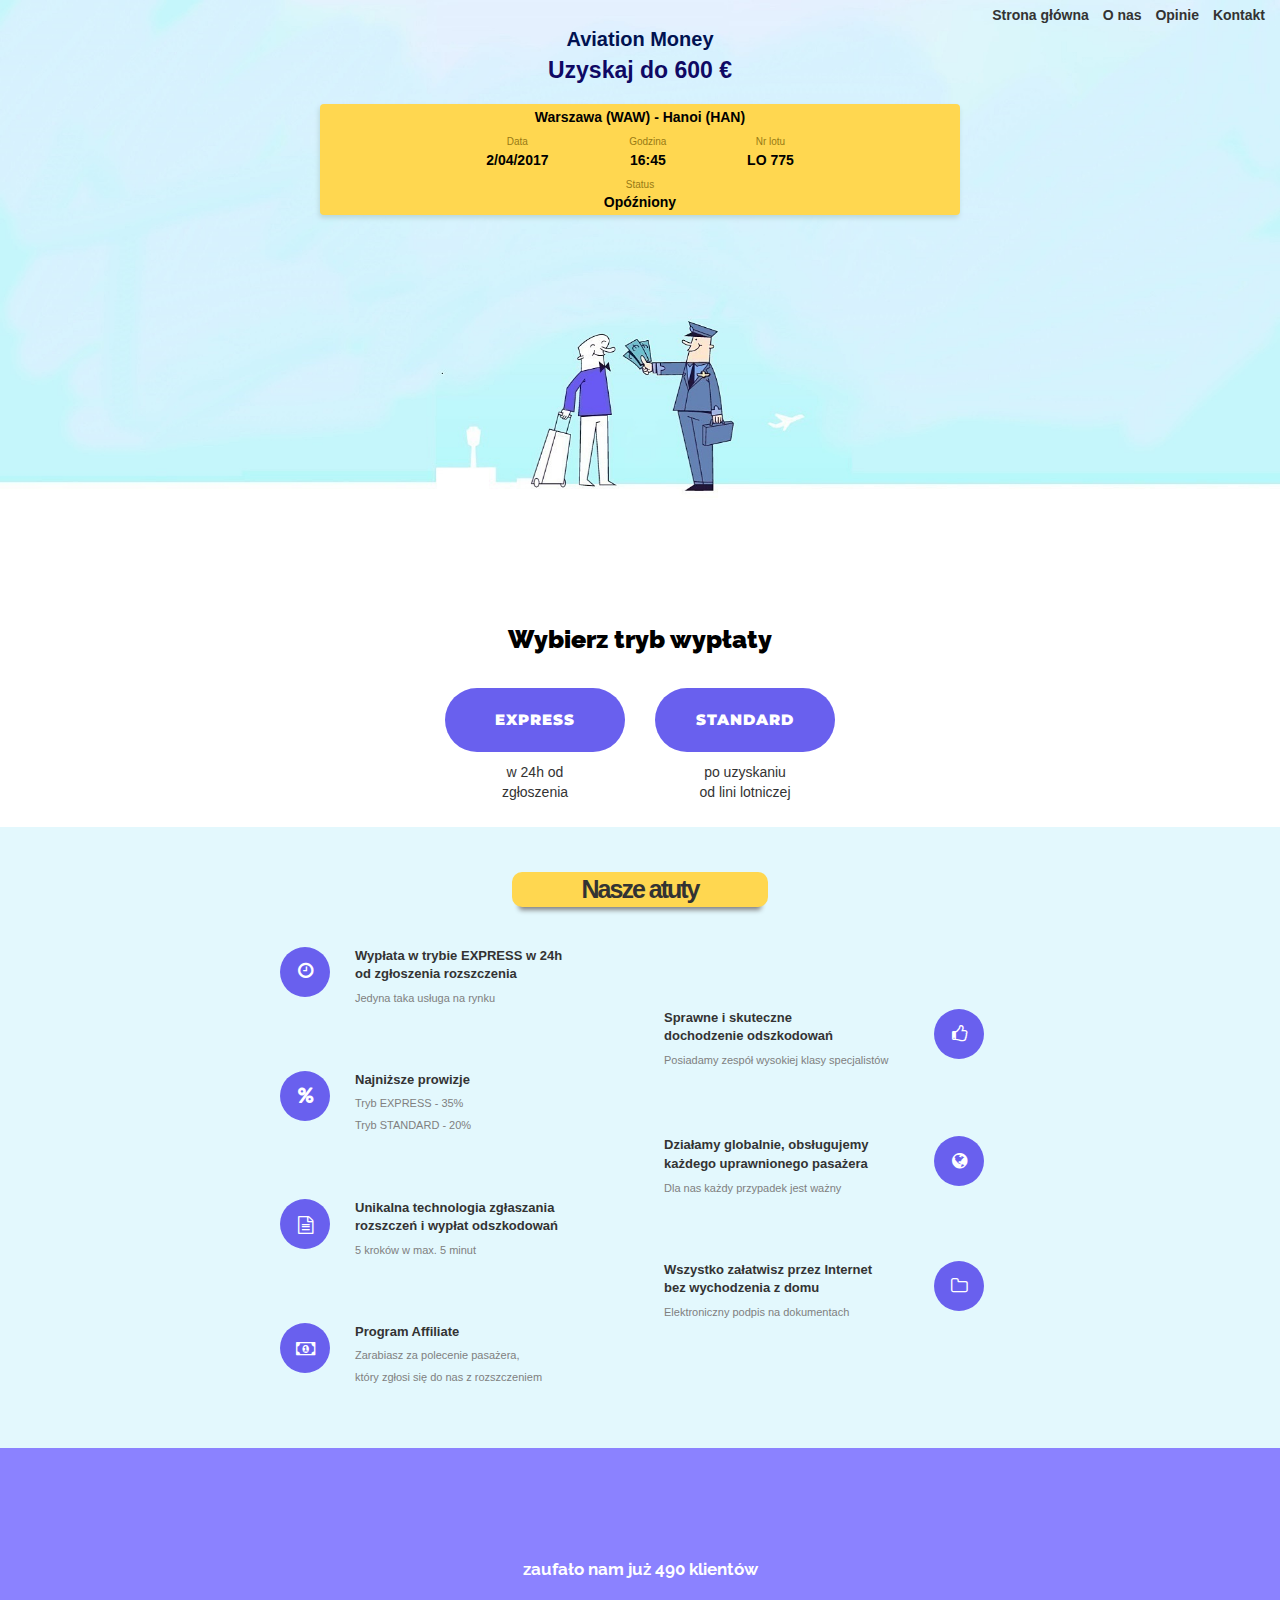
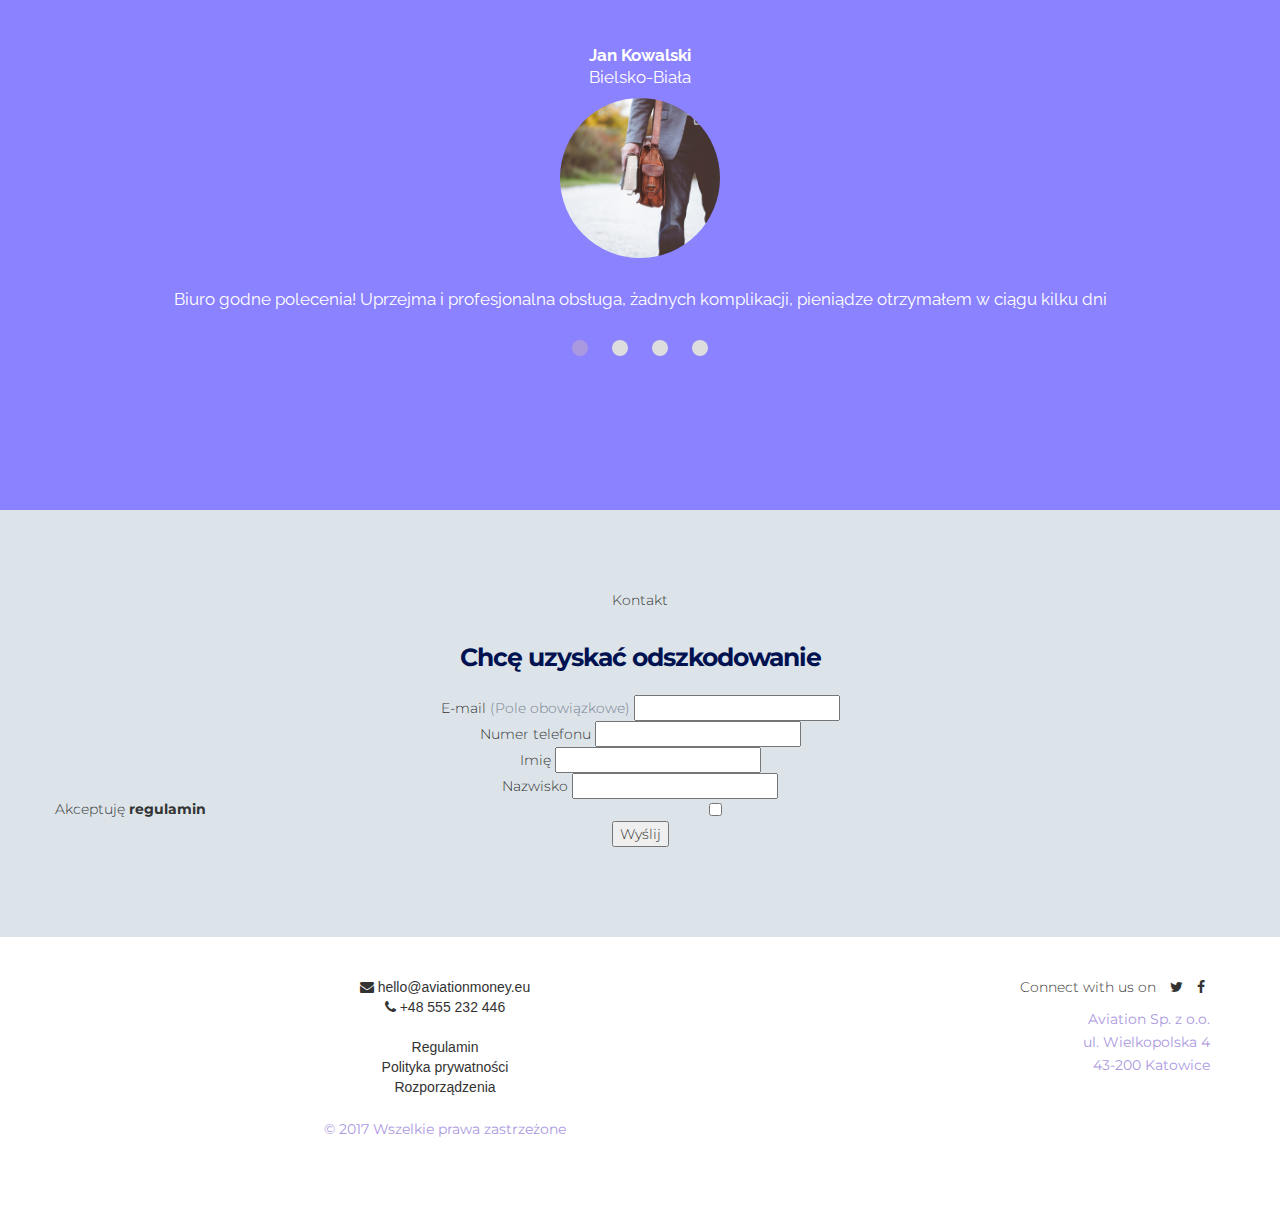
==== index2.html @ 603517a1 "." ====
<!DOCTYPE html>
<html lang="en"><head>
  <meta charset="utf-8">
  <title>AMV</title>
  <meta name="keywords" content="">
  <meta name="description" content="">
  <meta name="viewport" content="width=device-width, initial-scale=1.0, maximum-scale=1.0, user-scalable=no">
  
  <meta property="og:title" content="">
	<meta property="og:type" content="website">
	<meta property="og:url" content="">
	<meta property="og:site_name" content="">
	<meta property="og:description" content="">

  <!-- Styles -->
  <link rel="stylesheet" href="css/font-awesome.min.css">
  <link rel="stylesheet" href="css/animate.css">
  <link rel="stylesheet" href="css/fontello.css" type="text/css" />
  <link href='http://fonts.googleapis.com/css?family=Raleway:400,100,200,300,500,600,700,800,900|Montserrat:400,700' rel='stylesheet' type='text/css'>

  <!-- CSS -->
  <link rel="stylesheet" href="https://fonts.googleapis.com/css?family=Roboto:400,100,300,500">
  <link rel="stylesheet" href="assets/bootstrap/css/bootstrap.min.css">
  <link rel="stylesheet" href="assets/font-awesome/css/font-awesome.min.css">
  <link rel="stylesheet" href="assets/css/style.css">
  

  <link rel="stylesheet" href="css/bootstrap.min.css">
  <link rel="stylesheet" href="css/main.css">
  
   <link rel="stylesheet" type="text/css" href="../amv/form_style.css">
   <link rel="stylesheet" type="text/css" href="../amv/main.css">
   <link href="https://fonts.googleapis.com/css?family=Ubuntu:400,700" rel="stylesheet">
	<link href="https://fonts.googleapis.com/css?family=Noto+Sans:400,700|Ubuntu&amp;subset=latin-ext" rel="stylesheet">

    <!-- Favicon and touch icons -->
    <link rel="shortcut icon" href="assets/ico/favicon.png">
    <link rel="apple-touch-icon-precomposed" sizes="144x144" href="assets/ico/apple-touch-icon-144-precomposed.png">
    <link rel="apple-touch-icon-precomposed" sizes="114x114" href="assets/ico/apple-touch-icon-114-precomposed.png">
    <link rel="apple-touch-icon-precomposed" sizes="72x72" href="assets/ico/apple-touch-icon-72-precomposed.png">
    <link rel="apple-touch-icon-precomposed" href="assets/ico/apple-touch-icon-57-precomposed.png">

  <script src="js/modernizr-2.7.1.js"></script>
  
</head>

<body>

    
    <div class="navbar navbar-inverse navbar-fixed-top">
      <div class="container">
        <div class="navbar-header">

          </button>
        </div>
        <div class="navbar-collapse collapse">
            <ul class="nav navbar-nav navbar-right">
		      	<li><a href="#container" class="scroll">Strona główna</a></li>
            <li><a href="#atutytest" class="scroll">O nas</a></li>
            <li><a href="#invite" class="scroll">Opinie</a></li>
		      	<li><a href="#pricing" class="scroll">Kontakt</a></li>
          </ul>
        </div><!--/.navbar-collapse -->
      </div>
    </div>
        
    <header>

      <nav>
        <div class="navoption"><a href="#container" class="scroll">Strona główna</a></div>
        <div class="navoption"><a href="#atutytest" class="scroll">O nas</a></div>
        <div class="navoption"><a href="#invite" class="scroll">Opinie</a></div>
        <div class="navoption"><a href="#pricing" class="scroll">Kontakt</a></div>
      </nav>

      <div id="container">
        <div id="headertext" style="clear: both;">Aviation Money</div>
        <div id="bottomheader">Uzyskaj do 600 &#8364</div>
         
         </div>

        <div id="flightbox">
          <div class="boxtext">Warszawa (WAW) - Hanoi (HAN)</div><br>
          
        
          <div class="boxtextinfo">Data<br>
            <div class="boxtext">2/04/2017</div>
          </div>

          <div class="boxtextinfo">Godzina<br>
            <div class="boxtext">16:45</div>
          </div>

          <div class="boxtextinfo">Nr lotu<br>
            <div class="boxtext">LO 775</div>
          </div>

          <div class="clear"></div>
          <div class="boxtextinfo"">Status<br>
              <div class="boxtext">Opóźniony</div>
          </div>

          
        </div>
      </div>

    </header>

  <div class="container" style="padding-bottom: 25px">
    <p><div id="typetext">Wybierz tryb wypłaty</div></p>
            <br />
              
            <div class="row">
              <div class="col-md-8 col-md-offset-2 col-sm-10 col-sm-offset-1">
                <div class="row">
                  <div class="col-xs-6 text-right wow fadeInUp" data-wow-delay="1s">
                    <a href="#be-the-first" class="btn btn-primary btn-lg scroll">Express</a>
                      <div class="underbutton" style="margin-left: 50%;">
                       w 24h od <br> zgłoszenia
                      </div>
                  </div>
                  <div class="col-xs-6 text-left wow fadeInUp" data-wow-delay="1.4s">
                    <a href="#invite" class="btn btn-primary btn-lg scroll">Standard</a>
                      <div class="underbutton" style="margin-right: 50%;">
                       po uzyskaniu <br> od lini lotniczej
                      </div>
                  </div>
                </div><!--End Button Row-->  

              </div>
            </div>
    </div>
    

  <div id="atuty">
    <div id="atutyHeader">Nasze atuty</div>

    
    <div class="atutyL">
      <div class="circleL">
        <div class="circle"><i class="demo-icon icon-clock"></i></div>
      </div>
      Wypłata w trybie EXPRESS w 24h <br> od zgłoszenia rozszczenia
      <div class="atutyPodpis">Jedyna taka usługa na rynku</div>
    </div><br>

    <div class="atutyR">
      <div class="circleR">
       <div class="circle"><i class="demo-icon icon-thumbs-up"></i></div>
      </div>
      Sprawne i skuteczne <br> dochodzenie odszkodowań
      <div class="atutyPodpis">Posiadamy zespół  wysokiej klasy specjalistów</div>
    </div><br>

    <div class="atutyL">
      <div class="circleL">
       <div class="circle"><i class="demo-icon icon-percent"></i></div>
      </div>
      Najniższe prowizje
      <div class="atutyPodpis">Tryb EXPRESS - 35% <br> Tryb STANDARD - 20%</div>
    </div><br>

    <div class="atutyR">
      <div class="circleR">
       <div class="circle"><i class="demo-icon icon-globe"></i></div>
      </div>
      Działamy globalnie, obsługujemy <br> każdego uprawnionego pasażera
      <div class="atutyPodpis">Dla nas każdy przypadek jest ważny</div>
    </div><br>    

    <div class="atutyL">
      <div class="circleL">
       <div class="circle"><i class="demo-icon icon-doc-text"></i></div>
      </div>
      Unikalna technologia zgłaszania <br> rozszczeń i wypłat odszkodowań 
      <div class="atutyPodpis">5 kroków w max. 5 minut</div>
    </div><br>

    <div class="atutyR">
      <div class="circleR">
       <div class="circle"><i class="demo-icon icon-folder-empty"></i></div>
      </div>
      Wszystko załatwisz przez Internet <br> bez wychodzenia z domu
      <div class="atutyPodpis">Elektroniczny podpis na dokumentach</div>
    </div><br>

     <div class="atutyL">
      <div class="circleL">
       <div class="circle"><i class="demo-icon icon-money"></i></div>
      </div>
      Program Affiliate
      <div class="atutyPodpis">Zarabiasz za polecenie pasażera, <br> który zgłosi się do nas z rozszczeniem</div>
    </div><br>

  </div>
    
    <section id="invite" class="pad-lg light-gray-bg">
      <div class="container">
        <div class="row">
         
		  <section id="invite" class="pad-lg light-gray-bg">
      <div class="container">
        <div class="row">

          <!-- Testimonials -->
          <div class="testimonials-container section-container">
            <div class="container">
              
                <div class="row">
                    <div class="col-sm-10 col-sm-offset-1 testimonial-list">
                      <div role="tabpanel">
					  <p><b> zaufało nam już 490 klientów</b><p>
					  <br><br>
                        <!-- Tab panes -->
                        <div class="tab-content">
                          <div role="tabpanel" class="tab-pane fade in active" id="tab1">
                            <div class="testimonial-image">
							<p><b> Jan Kowalski </b><br> Bielsko-Biała</p>
                              <img src="assets/img/testimonials/1.jpg" alt="t1">
                            </div>
                            <div class="testimonial-text">
                                        <p>
                                        Biuro godne polecenia! Uprzejma i profesjonalna obsługa, żadnych komplikacji, pieniądze otrzymałem w ciągu kilku dni<br>
                                  
                                      </p>
                                    </div>
                          </div>
                          <div role="tabpanel" class="tab-pane fade" id="tab2">
                            <div class="testimonial-image">
                              <p><b> Jan Kowalski </b><br> Bielsko-Biała</p>
                              <img src="assets/img/testimonials/1.jpg" alt="t1">
                            </div>
                            <div class="testimonial-text">
                                        <p>
                                        Biuro godne polecenia! Uprzejma i profesjonalna obsługa, żadnych komplikacji, pieniądze otrzymałem w ciągu kilku dni<br>
                                  
                                      </p>
                                    </div>
                          </div>
                          <div role="tabpanel" class="tab-pane fade" id="tab3">
                            <div class="testimonial-image">
                              <p><b> Jan Kowalski </b><br> Bielsko-Biała</p>
                              <img src="assets/img/testimonials/1.jpg" alt="t1">
                            </div>
                            <div class="testimonial-text">
                                        <p>
                                        Biuro godne polecenia! Uprzejma i profesjonalna obsługa, żadnych komplikacji, pieniądze otrzymałem w ciągu kilku dni<br>
                                  
                                      </p>
                                    </div>
                          </div>
                          <div role="tabpanel" class="tab-pane fade" id="tab4">
                            <div class="testimonial-image">
                             <p><b> Jan Kowalski </b><br> Bielsko-Biała</p>
                              <img src="assets/img/testimonials/1.jpg" alt="t1">
                            </div>
                            <div class="testimonial-text">
                                        <p>
                                        Biuro godne polecenia! Uprzejma i profesjonalna obsługa, żadnych komplikacji, pieniądze otrzymałem w ciągu kilku dni<br>
                                  
                                      </p>
                                    </div>
                          </div>
                        </div>
                        <!-- Nav tabs -->
                        <ul class="nav nav-tabs" role="tablist">
                          <li role="presentation" class="active">
                            <a href="#tab1" aria-controls="tab1" role="tab" data-toggle="tab"></a>
                          </li>
                          <li role="presentation">
                            <a href="#tab2" aria-controls="tab2" role="tab" data-toggle="tab"></a>
                          </li>
                          <li role="presentation">
                            <a href="#tab3" aria-controls="tab3" role="tab" data-toggle="tab"></a>
                          </li>
                          <li role="presentation">
                            <a href="#tab4" aria-controls="tab4" role="tab" data-toggle="tab"></a>
                          </li>
                        </ul>
                      </div>
                    </div>
                </div>
            </div>
          </div>
  		 
          </div>
        </div>
      </section>
		 
		 
		 
		 
		 
        </div>
      </div>
    </section>   


   <!--Pricing-->
    <section id="pricing" class="pad-lg">
      <div class="container">
        <div class="row margin-50">
          
         <br><br>
		 
	<div id="container">
        <div class="topbar">Kontakt</div>
        <form id="contact" action="submit_contact_form.php" class='form' method="post">
            <div class="flights">
                <h1>Chcę uzyskać odszkodowanie</h1>
                <div class="data_form">
                    E-mail <span style="color: #797F93;">(Pole obowiązkowe)</span>
                    <input  type="email" name="email" required>
                </div>
                <div class="data_form">
                    Numer telefonu
                    <input type="tel" name="tel">
                </div>
                <div class="data_form">
                    Imię
                    <input type="text" name="first_name">
                </div>
                <div class="data_form">
                    Nazwisko
                    <input type="text" name="last_name">
                </div>
                <div class="data_form">
                    <input type="checkbox" id='terms' name='terms' required><span style="float: left;">Akceptuję <b>regulamin</b></span>
                </div>

                <button name="submit" class='btn_next_form' type="submit">Wyślij</button>
            </div>
        </form>    
		</div>
          
        </div>
        
      </div>
    </section>
    
    
    
       <footer>
      <div class="container">
        
        <div class="row">
          <div class="col-sm-8 margin-20">
		  <i class="fa fa-envelope" aria-hidden="true"></i>
		  hello@aviationmoney.eu <br>
		  <i class="fa fa-phone" aria-hidden="true"></i>
		  +48 555 232 446
		  <br><br>
		  Regulamin<br>
		  Polityka prywatności<br>
		  Rozporządzenia<br><br>
		  <P class='pclass'><small>
		   © 2017 Wszelkie prawa zastrzeżone
		  </small></p>
          </div>
          
          <div class="col-sm-4 text-right">
		  
		  <ul class="list-inline social">
              <li>Connect with us on</li>
              <li><a href="#"><i class="fa fa-twitter"></i></a></li>
              <li><a href="#"><i class="fa fa-facebook"></i></a></li>
            </ul> 
			
		  
            <p class='pclass'><small>Aviation Sp. z o.o.<br>
			ul. Wielkopolska 4 <br>
			43-200 Katowice</small></p>
         </div>
        </div>
        
      </div>
    </footer>
    
    
    <!-- Javascript
    ================================================== -->
    <!-- Placed at the end of the document so the pages load faster -->
    <script src="//ajax.googleapis.com/ajax/libs/jquery/1.11.0/jquery.min.js"></script>
    <script>window.jQuery || document.write('<script src="js/jquery-1.11.0.min.js"><\/script>')</script>
    <script src="js/wow.min.js"></script>
    <script src="js/bootstrap.min.js"></script>
    <script src="js/main.js"></script>

    <!-- Javascript -->
    <script src="assets/js/jquery-1.11.1.min.js"></script>
    <script src="assets/bootstrap/js/bootstrap.min.js"></script>

   
    </body>
</html>
---- css/fontello.css ----
@font-face {
  font-family: 'fontello';
  src: url('../font/fontello.eot?42048376');
  src: url('../font/fontello.eot?42048376#iefix') format('embedded-opentype'),
       url('../font/fontello.woff2?42048376') format('woff2'),
       url('../font/fontello.woff?42048376') format('woff'),
       url('../font/fontello.ttf?42048376') format('truetype'),
       url('../font/fontello.svg?42048376#fontello') format('svg');
  font-weight: normal;
  font-style: normal;
}
/* Chrome hack: SVG is rendered more smooth in Windozze. 100% magic, uncomment if you need it. */
/* Note, that will break hinting! In other OS-es font will be not as sharp as it could be */
/*
@media screen and (-webkit-min-device-pixel-ratio:0) {
  @font-face {
    font-family: 'fontello';
    src: url('../font/fontello.svg?42048376#fontello') format('svg');
  }
}
*/
 
 [class^="icon-"]:before, [class*=" icon-"]:before {
  font-family: "fontello";
  font-style: normal;
  font-weight: normal;
  speak: none;
 
  display: inline-block;
  text-decoration: inherit;
  width: 1em;
  margin-right: .2em;
  text-align: center;
  /* opacity: .8; */
 
  /* For safety - reset parent styles, that can break glyph codes*/
  font-variant: normal;
  text-transform: none;
 
  /* fix buttons height, for twitter bootstrap */
  line-height: 1em;
 
  /* Animation center compensation - margins should be symmetric */
  /* remove if not needed */
  margin-left: .2em;
 
  /* you can be more comfortable with increased icons size */
  /* font-size: 120%; */
 
  /* Font smoothing. That was taken from TWBS */
  -webkit-font-smoothing: antialiased;
  -moz-osx-font-smoothing: grayscale;
 
  /* Uncomment for 3D effect */
  /* text-shadow: 1px 1px 1px rgba(127, 127, 127, 0.3); */
}
 
.icon-clock:before { content: '\e800'; margin: auto; margin-top: 30%;  } /* '' */
.icon-thumbs-up:before { content: '\e801'; margin: auto; margin-top: 35%;  } /* '' */
.icon-globe:before { content: '\e802'; margin: auto; margin-top: 30%;  } /* '' */
.icon-money:before { content: '\f0d6'; margin: auto; margin-top: 40%; } /* '' */
.icon-doc-text:before { content: '\f0f6'; margin: auto; margin-top: 40%;  } /* '' */
.icon-folder-empty:before { content: '\f114'; margin: auto; margin-top: 35%;  } /* '' */
.icon-percent:before { content: '\f295'; margin: auto; margin-top: 35%;  } /* '' */
---- assets/css/style.css ----
body {
	background: #333;
    font-family: 'Roboto', sans-serif;
    font-size: 16px;
    font-weight: 300;
    color: #888;
    line-height: 30px;
    text-align: center;
}

strong { font-weight: 500; }

a, a:hover, a:focus {
	color: #ab99e0; text-decoration: none;
    -o-transition: all .3s; -moz-transition: all .3s; -webkit-transition: all .3s; -ms-transition: all .3s; transition: all .3s;
}

h1, h2 { margin-top: 10px; font-size: 38px; font-weight: 100; color: #555; line-height: 50px; }
h3 { font-size: 22px; font-weight: 300; color: #555; line-height: 30px; }

img { max-width: 100%; }

.medium-paragraph { font-size: 18px; line-height: 34px; }

::-moz-selection { background: #ab99e0; color: #fff; text-shadow: none; }
::selection { background: #ab99e0; color: #fff; text-shadow: none; }


/***** General style, all sections *****/

.section-container { margin: 0 auto; padding-bottom: 80px; }

.section-container-image-bg, 
.section-container-image-bg h2, 
.section-container-image-bg h3 { color: #fff; }

.section-container-image-bg .divider-1 .line { border-color: #fff; opacity: 0.8; }

.section-description { margin-top: 60px; padding-bottom: 10px; }

.section-description p { margin-top: 20px; padding: 0 120px; }
.section-container-image-bg .section-description p { opacity: 0.8; }


/***** Divider *****/

.divider-1 { padding: 25px 0 15px 0; }
.divider-1 .line { width: 200px; margin: 0 auto; border-bottom: 1px solid #ddd; }


/***** Testimonials *****/

.testimonials-container { padding-bottom: 70px; background: #8B82FF; }

.testimonial-list { margin-top: 30px; text-align: center; }

.testimonial-list .testimonial-image img {
	max-width: 160px;
	-moz-border-radius: 100px; -webkit-border-radius: 100px; border-radius: 100px;
}

.testimonial-list .testimonial-text { margin-top: 30px; }

.testimonial-list .testimonial-text a { color: #fff; border-bottom: 1px dotted #ab99e0; }
.testimonial-list .testimonial-text a:hover, 
.testimonial-list .testimonial-text a:focus { color: #ab99e0; border: 0; }

.testimonial-list .nav-tabs { margin-top: 30px; border: 0; }
.testimonial-list .nav-tabs li { float: none; display: inline-block; margin-left: 10px; margin-right: 10px; }

.testimonial-list .nav-tabs li a {
    width: 16px; height: 16px; margin: 0; padding: 0;
    background: #ddd; border: 0;
    -moz-border-radius: 50%; -webkit-border-radius: 50%; border-radius: 50%;
}
.testimonial-list .nav-tabs li a:hover { background: #bbb; border: 0; }
.testimonial-list .nav-tabs li.active a,
.testimonial-list .nav-tabs li.active a:focus { background: #ab99e0; border: 0; }


/


/***** MEDIA QUERIES *****/

@media (min-width: 992px) and (max-width: 1199px) {}

@media (min-width: 768px) and (max-width: 991px) {

	.section-description p { padding: 0; }
	
	.footer-social a { margin-right: 15px; }
	.footer-social i { font-size: 22px; }

}

@media (max-width: 767px) {
	
	.section-description p { padding: 0; }
    
    footer { text-align: center; }
    .footer-social { padding-top: 30px; text-align: center; }
    .footer-social a { margin: 0 10px; }

}

@media (max-width: 415px) {
	
	h1, h2 { font-size: 32px; }

}
---- css/main.css ----
s/*!
 * SNOW Landing Page Theme
 *
 * Created by Visual Soldiers
 * Visit us at http://www.visualsoldiers.com
 *
 * Handcrafted with love in Atlanta!
 */


/* ==========================================================================
   Global styles
   ========================================================================== */
h1, h2, h3, h4, h5, h6, p, .btn, .navbar-nav a, .form-control, .list-inline, small, #pricing {
  font-family: 'Montserrat', sans-serif;
}

p, .lead {
	font-family: 'Raleway', sans-serif;
}

.pclass {
		color: #ab99e0;
}

h1 {
  font-size: 25px;
  line-height: 55px;
  letter-spacing: -1px;
  color: #011251;
  font-weight: 700;
}

h2 {
  font-size: 40px;
  line-height: 40px;
  letter-spacing: -0.5px;
  color: #011251;
  font-weight: 700;
}

h3 {
  font-size: 16px;
  line-height: 30px;
  letter-spacing: 0px;
  color: #231f20;
  font-weight: 700;
}

h4 {
  font-size: 13px;
  color: #0F0964;
}

.lead {
  font-size: 21px;
  line-height: 26px;
  color: #011251;
  font-weight: 400;
}

p {
  font-size: 17px;
  line-height: 22px;
  color: #fff;
  font-weight: 400;
}

nav { 
  float: right;
  font-weight: 900;
  padding-right: 15px;
  padding-top: 5px;
  max-width: 30%;
}

.navoption{
  display: inline-block;
  padding-left: 10px;
}

nav:hover{
  color: lightblue;
}

/*------------------Utilities---------------------*/
a {
  color: inherit;
  font-weight: inherit;
  font-size: inherit;
  text-decoration: none;
}

a:hover, a:focus {
  text-decoration: none;
  color: #231f20;
  -webkit-transition: all 0.35s ease-in-out;
  -moz-transition: all 0.35s ease-in-out;
  -o-transition: all 0.35s ease-in-out;
  transition: all 0.35s ease-in-out;
}

.fa-lg {
  font-size: 1.33333em;
  line-height: 0.75em;
  vertical-align: -10%;
}

::selection {
	background: #231f20; /* Safari */
	color: #FFFFFF;
}
::-moz-selection {
	background: #231f20; /* Firefox */
	color: #FFFFFF;
}


/*------------------Buttons---------------------*/
.btn:focus {
  outline: 0px auto -webkit-focus-ring-color;
  outline: none;
}

.btn {
  text-transform: uppercase;
  border-radius: 4px;
  border: none;
}

.btn-lg {
  font-size: 13px;
  line-height: 1.33;
  padding: 22px 30px;
  font-weight: 400;
  letter-spacing: 1px;
}

.btn-sm {
  font-size: 11px;
  line-height: 1.33;
  padding: 10px 18px;
  font-weight: 400;
}

.btn-wide {
  width: 100%;
  font-size: 13px;
  line-height: 1.33;
  padding: 18px 28px;
  font-weight: 400;
  letter-spacing: 1px;
}

.btn-primary {
  background-color:#6960ee;
  color: #ffffff;
  border-radius: 50px;
  width: 180px;
  display: inline-block;
  font-weight: 900;
  font-size: 15px;
}

.btn-primary:hover, .btn-primary:focus, .btn-primary:active, .btn-primary.active {
  background-color: #3630bb;
  color: #ffffff;
  -webkit-transition: all 0.35s ease-in-out;
  -moz-transition: all 0.35s ease-in-out;
  -o-transition: all 0.35s ease-in-out;
  transition: all 0.35s ease-in-out;
}



/*-----------------Margins------------------*/
.margin-0 {
    margin-bottom: 0 !important;
}
.margin-10 {
    margin-bottom: 10px !important;
}
.margin-15 {
    margin-bottom: 15px !important;
}
.margin-20 {
    margin-bottom: 20px !important;
}
.margin-30 {
    margin-bottom: 30px !important;
}
.margin-40 {
    margin-bottom: 40px !important;
}
.margin-50 {
    margin-bottom: 50px !important;
}
.margin-60 {
    margin-bottom: 60px !important;
}
.margin-70 {
    margin-bottom: 70px !important;
}
.margin-80 {
    margin-bottom: 80px !important;
}
.margin-90 {
    margin-bottom: 90px !important;
}
.margin-100 {
    margin-bottom: 100px !important;
}


/*-----------------Colors------------------*/

.black {
  color: #231f20;
}

.blue {
  color: #70cbce;
}

.white {
  color: #ffffff;
}

.black-bg {
  background: #231f20;
}

.blue-bg {
  background: #70cbce;
}

.white-bg {
  background: #ffffff;
}

.purple-bg {
	background: #6d3f96;
}



/* ==========================================================================
   Nav Styles
   ========================================================================== */

.navbar {
    border: 0px solid rgba(0, 0, 0, 0);
    background: #6960EE;
    margin: auto;
    min-height: 60px;
    padding-top: 8px;
    position: fixed;
    top: -60px;
    transition: top 0.4s ease 0s;
}

.navbar.open {
    top: 0;
}

.navbar-inverse .navbar-nav > li > a, .navbar-nav a {
    color: #fff;
    font-size: 14px;
    letter-spacing: 1px;
}

.navbar-inverse .navbar-nav > li > a:hover {
    color: #ffffff;
    opacity: 0.6;
}

.nav > li > a {
    position: relative;
    display: block;
    padding: 10px 10px;
}

.navbar-inverse .navbar-collapse, .navbar-inverse .navbar-form {
    border-color: #4ec3cd;
}

.navbar-inverse .navbar-toggle {
    border-color: transparent;
}

.logo img {
	margin-top: 6px;
}



/* ==========================================================================
   Main styles
   ========================================================================== */
header {
  background: url(../img/header-bg.jpg) no-repeat center center;
  width: 100%;
  height: 68vh;
  overflow: hidden;
  background-size: cover;
  -webkit-background-size: cover;
  -moz-background-size: cover;
  -o-background-size: cover;
}


.header-info {
  position: absolute;
  bottom: 0;
  width: 100%;
  left: 0;
  right: 0;
  margin-left: 0px;
  margin-bottom: 5%;
}

.signin {
  padding-top: 9px;
}


.mouse-icon {
    border: 2px solid #fff;
    border-radius: 16px;
    display: block;
    height: 50px;
    margin: -100px auto 50px;
    position: relative;
    width: 30px;
    z-index: 10;
}
.mouse-icon .scroll {
    animation-delay: 0s;
    animation-duration: 1s;
    animation-iteration-count: infinite;
    animation-name: scrolling;
    animation-play-state: running;
    animation-timing-function: linear;
}
.mouse-icon .scroll {
    background: #fff none repeat scroll 0 0;
    border-radius: 10px;
    height: 10px;
    margin-left: auto;
    margin-right: auto;
    position: relative;
    top: 4px;
    width: 4px;
}
@keyframes scrolling {
0% {
    opacity: 0;
    top: 5px;
}
30% {
    opacity: 1;
    top: 10px;
}
100% {
    opacity: 0;
    top: 25px;
}
}

.pad-xl {
	padding: 200px 0px;
}

.pad-lg {
	 padding: 40px 0px; 

}

.pad-sm {
	padding: 80px 0px;
}

.pad-xs {
	padding: 30px 0px;
}



#be-the-first {
  background: url(../img/be-the-first-bg.jpg) #231f20 no-repeat center center fixed;
  min-height: 300px;
  -webkit-background-size: cover;
  -moz-background-size: cover;
  -o-background-size: cover;
  background-size: cover;
}

hr.line {
	width: 100%;
	border: 2px solid;
}

.purple {
	border-color: #6d3f96;
	color: #6d3f96;
}

.blue {
	border-color: #70cbce;
	color: #70cbce
}

.yellow {
	border-color: #fdc05d;
	color: #fdc05d;
}

.iphone {
    position: relative;
    height: 200px;
}

.iphone img {
    margin: 0 auto;
    position: absolute;
    left: 0;
    right: 0;
    width: 100%;
    max-width: 440px;
}


#invite {
  background: #8B82FF;
}

.fa-envelope-o {
  color: #4ec3cd;
  font-size: 22px;
  display: block;
  padding-top: 15px;
  width: 60px;
  height: 60px;
  border: 2px solid #4ec3cd;
  -moz-border-radius: 30px;
  -o-border-radius: 30px;
  -webkit-border-radius: 30px;
  border-radius: 30px;
  margin: auto;
}


.news-container {
  padding: 10px 10px 20px;
  border-bottom: 1px dotted #d9d9d9;
}

.news-img {
  padding-right: 20px;
}

footer {
  background: #ffffff;
  padding: 40px 0px;
}

.social li a:hover {
  opacity: 0.5;
}



/*---------------Pricing Tables-------------------*/


#pricing {
  background: #DCE4E9;
}

.pricing-container {
  padding-left: 0px;
  padding-right: 0px;
}

.pricing-table {
  background: transparent;
  margin-bottom: 50px;
  margin-top: 0px;
  -webkit-transition: all 0.25s ease-in-out;
  -moz-transition: all 0.25s ease-in-out;
  -o-transition: all 0.25s ease-in-out;
  transition: all 0.25s ease-in-out;
}
.pricing-table.active {
  box-shadow: 0px 0px 12px rgba(41,46,50,0.6); 
  position: absolute;
  margin: auto;
  z-index: 200;
  border-top-left-radius: 10px;
  border-top-right-radius: 10px;
}

.pricing-table:hover {
  margin-top: -10px;
  -webkit-transition: all 0.25s ease-in-out;
  -moz-transition: all 0.25s ease-in-out;
  -o-transition: all 0.25s ease-in-out;
  transition: all 0.25s ease-in-out;
}

.pricing-table li {
  padding-left: 20px;
  padding-right: 20px;
}

.headline {
  background: #231f20;
  color: #FFFFFF;
  padding: 10px;
  border-top-left-radius: 10px;
  border-top-right-radius: 10px;
}

.price {
    background: none repeat scroll 0 0 #231f20;
    color: #FFFFFF;
    font-size: 32px;
    font-weight: bold;
    padding-bottom: 20px;
    padding-top: 20px;
}


.pricing-table:hover li.price  {
  background: #303236;
  -webkit-transition: all 0.85s ease-in-out;
  -moz-transition: all 0.85s ease-in-out;
  -o-transition: all 0.85s ease-in-out;
  transition: all 0.85s ease-in-out;
}

.price small {
  font-weight: 300;
  color: #929496;
}

.info {
  padding-top: 20px;
  padding-bottom: 20px;
  font-weight: 300;
  font-size: 13px;
  color: #929496;
  background: #ffffff;
}

.features {
  color: #231f20;
  font-weight: bold;
  padding-top: 12px;
  padding-bottom: 15px;
  border-bottom: 1px dotted #E8EAEA;
  background: #ffffff
}

.features.first {
  border-top: 1px dotted #E8EAEA;
}

.features.last {
  padding-top: 17px;
  padding-bottom: 20px;
}

.features.last a {
	color: #70cbce;
	font-size: 14px;
	letter-spacing: 1px;
}

.pricing-container .btn {
    border-radius: 0;
}




/* ==========================================================================
   Form styles
   ========================================================================== */
.form-control {
    background-color: #FFFFFF;
    background-image: none;
    border: 0px solid transparent;
    border-radius: 4px;
    box-shadow: 0 1px 1px rgba(0, 0, 0, 0.075) inset;
    color: #929496;
    display: block;
    font-size: 15px;
    height: 60px;
    line-height: 1.42857;
    padding: 6px 12px;
    transition: border-color 0.15s ease-in-out 0s, box-shadow 0.15s ease-in-out 0s;
}

.form-control::-moz-placeholder {
    color: #d9d9d9;
    font-size: 15px;
    opacity: 1;
}

.form-control::-webkit-placeholder, .form-control::-o-placeholder {
    color: #d9d9d9;
    font-size: 15px;
    opacity: 1;
}

.form-control::-o-placeholder {
    color: #d9d9d9;
    font-size: 15px;
    opacity: 1;
}




/* ==========================================================================
   Mobile styles
   ========================================================================== */
/* Landscape phones and down */
@media (max-width: 480px) { 

.btn-lg {
  font-size: 12.5px;
  line-height: 1.33;
  padding: 16px 13px;
  letter-spacing: 0px;
}


.btn-wide {
  width: 100%;
  font-size: 12.5px;
  line-height: 1.33;
  padding: 16px 13px;
  letter-spacing: 0px;
}

#be-the-first { 
      background-attachment: scroll;
  }

}


/* Landscape phone to portrait tablet */
@media (min-width: 481px) and (max-width: 767px) { 

#be-the-first { 
      background-attachment: scroll;
  }

}


/* Portrait tablet to landscape and desktop */
@media (min-width: 768px) and (max-width: 991px) {

#be-the-first { 
      background-attachment: scroll;
  }
  
}



/* Desktops and laptops ----------- */
@media (min-width: 992px) and (max-width: 1199px) {

}
     


/* Large screens ----------- */
@media (min-width: 1200px) and (max-width: 3000px) {

}   

#typetext{
color: black;
font-size: 25px;
font-weight: 900;
font-family: 'Raleway', sans-serif;
} 


.boxtext{
font-weight: 900;
display: inline-block;
font-size: 14px;
color: #000;
}

.boxtextinfo{
font-size: 10px;
margin-top: 8px;
margin-bottom: -4px;  
margin-left: auto;
margin-right: auto;
display: inline-block;
text-align: center;
color: #987A15;
margin-left: 3vw;
margin-right: 3vw;

}

#flightbox{
display: inline-block;
background-color: #ffd750;  
width: 50%;
margin-top: 2vh;
margin-left: auto;
padding: 3px;
border-radius: 4px;
-webkit-box-shadow: -1px 3px 5px 0px rgba(186,215,219,1);
-moz-box-shadow: -1px 3px 5px 0px rgba(186,215,219,1);
box-shadow: -1px 3px 5px 0px rgba(186,215,219,1);
}

#headertext{
font-size: 20px;
font-weight: 900;
color: #011251;
text-align: center;
margin-right: auto;
margin-left: auto;
max-width: 30%;
}

#bottomheader{
font-size: 23px;
font-weight: 900;
color: #0F0964;
}

.underbutton{
margin-top: 10px;
text-align: center;
}

.clear{
clear: both;
}

#atuty{
background-color: #E3F8FD;
font-weight: 900;
font-size: 13px;
padding-top: 10px;
padding-bottom: 60px;
}

#atutyHeader{
  background-color: #ffd750;
  font-size: 25px;
  width: 20%;
  height: 35px;
  margin-top: 35px;
  margin-left: auto;
  margin-right: auto;
  margin-bottom: 40px;
  letter-spacing: -2px;
  font-weight: lighter;
  border-radius: 10px;
  -webkit-box-shadow: 0px 10px 5px -7px rgba(130,130,130,1);
  -moz-box-shadow: 0px 10px 5px -7px rgba(130,130,130,1);
  box-shadow: 0px 10px 5px -7px rgba(130,130,130,1);
}

.atutyL{
margin-right: 25%;
display: inline-block;
width: 400px;
text-align: left;
}

.atutyR{
margin-left: 35%;
display: inline-block;
width: 400px;
text-align: left;
}

.atutyPodpis{
color: gray;
font-size: 11px;    
font-weight: 300;
line-height: 200%;
margin-top: 3px;
}

.circle {
  width: 50px;
  height: 50px;
  padding: 10px 16px;
  font-size: 18px;
  line-height: 1.33;
  border-radius: 25px;
  background-color: #6960ee;
  color: #fff;
}

.circleL {
  float: left;
  padding-right: 25px;
}

.circleR {
  float: right;
  padding-right: 80px;
}
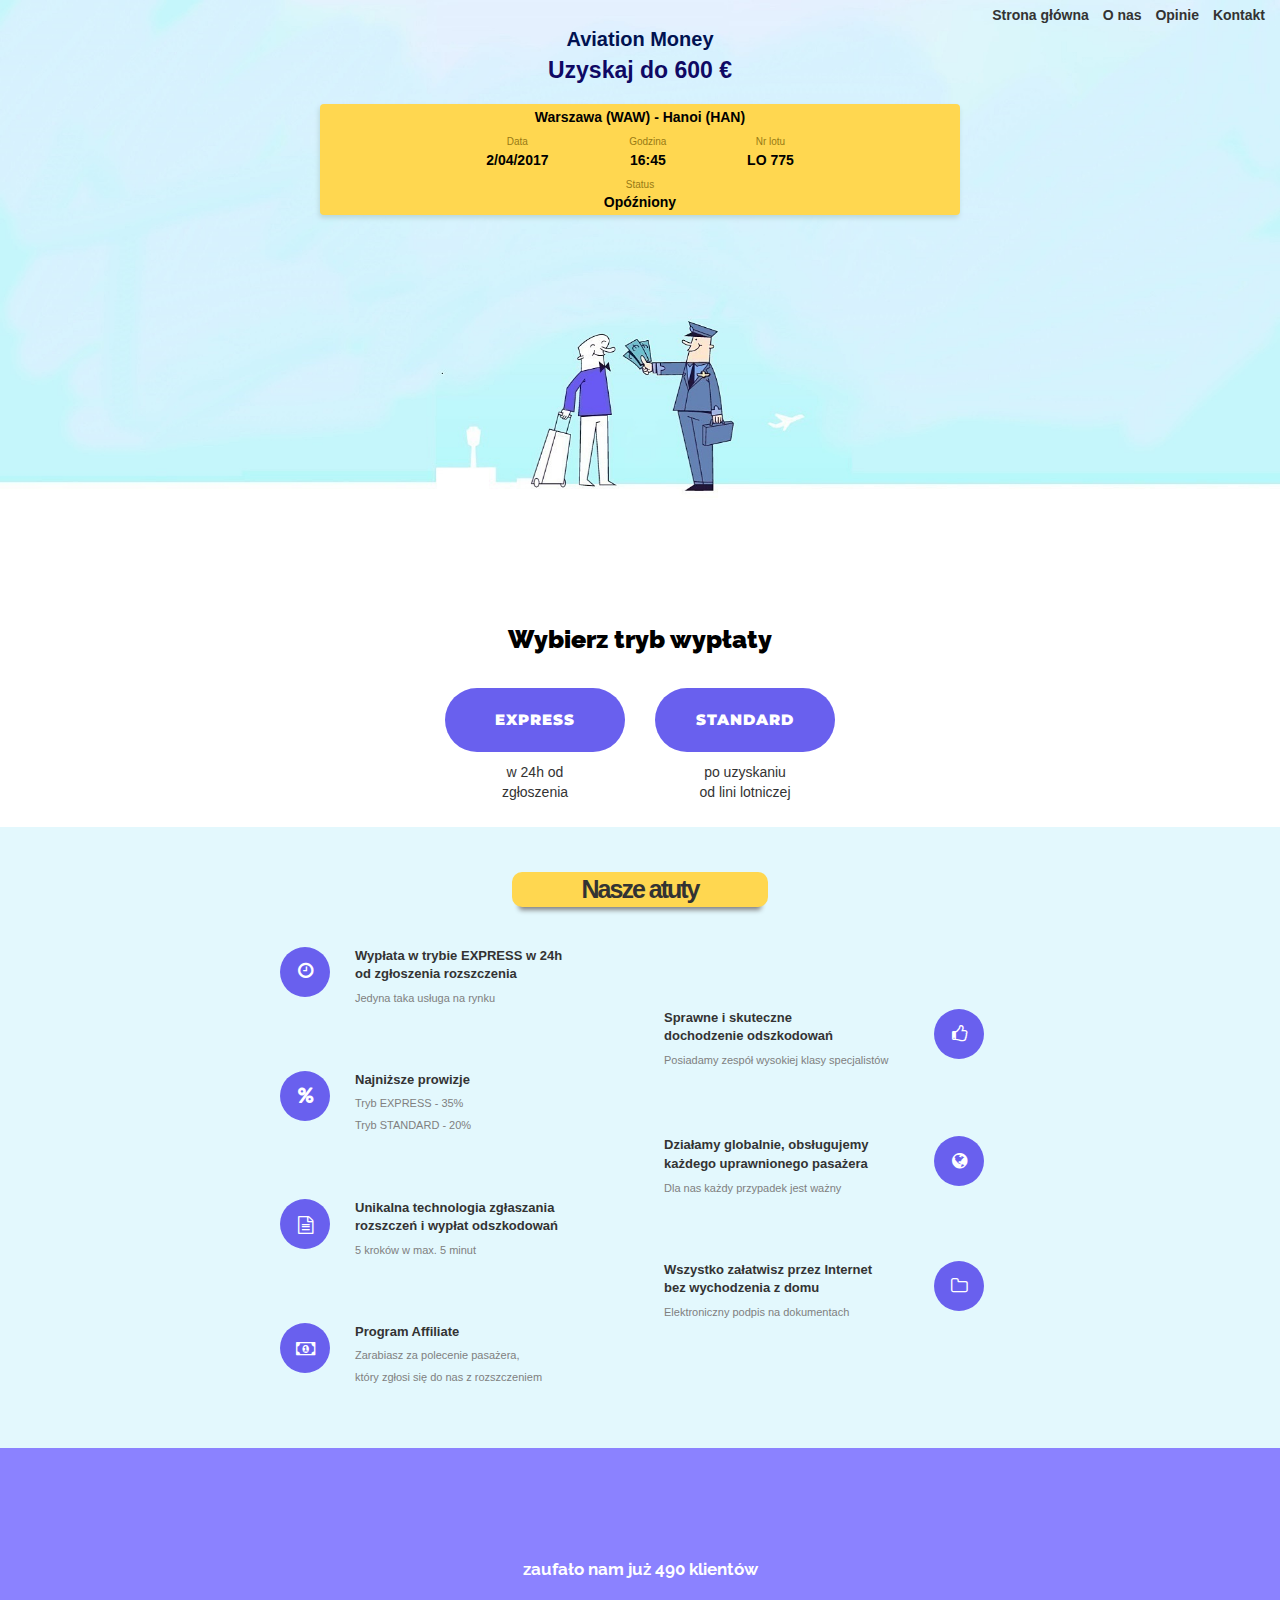
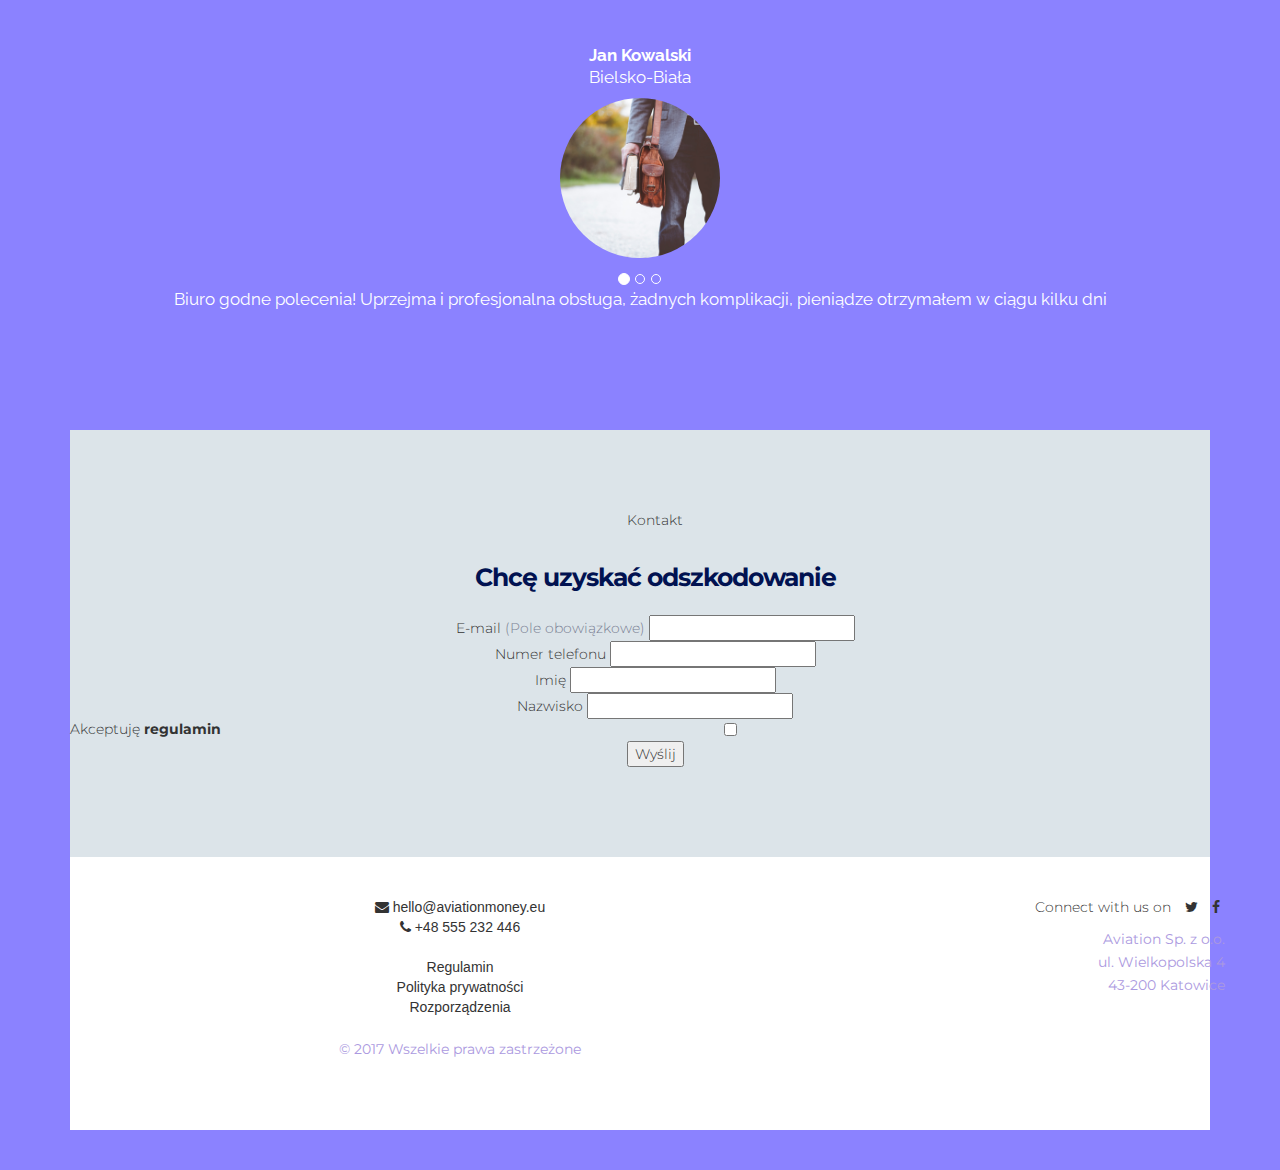
==== commit 44b9438c: "." ====
--- a/index2.html
+++ b/index2.html
@@ -211,91 +211,70 @@
                       <div role="tabpanel">
 					  <p><b> zaufało nam już 490 klientów</b><p>
 					  <br><br>
+
+                                   <!-- Indicators -->
+                        <ol class="carousel-indicators">
+                          <li data-target="#myCarousel" data-slide-to="0" class="active"></li>
+                          <li data-target="#myCarousel" data-slide-to="1"></li>
+                          <li data-target="#myCarousel" data-slide-to="2"></li>
+                        </ol>
+
+
                         <!-- Tab panes -->
-                        <div class="tab-content">
-                          <div role="tabpanel" class="tab-pane fade in active" id="tab1">
-                            <div class="testimonial-image">
-							<p><b> Jan Kowalski </b><br> Bielsko-Biała</p>
-                              <img src="assets/img/testimonials/1.jpg" alt="t1">
+
+                            <div class="tab-content">
+                              <div class="mySlides">
+           
+                                  <div class="testimonial-image">
+                                    <p><b> Jan Kowalski </b><br> Bielsko-Biała</p>
+                                    <img src="assets/img/testimonials/1.jpg" alt="t1">
+                                  </div>
+
+                                  <div class="testimonial-text">
+                                    <p>Biuro godne polecenia! Uprzejma i profesjonalna obsługa, żadnych komplikacji, pieniądze otrzymałem w ciągu kilku dni<br></p>         
+                                  </div>
+
+                              </div>
                             </div>
-                            <div class="testimonial-text">
-                                        <p>
-                                        Biuro godne polecenia! Uprzejma i profesjonalna obsługa, żadnych komplikacji, pieniądze otrzymałem w ciągu kilku dni<br>
-                                  
-                                      </p>
-                                    </div>
-                          </div>
-                          <div role="tabpanel" class="tab-pane fade" id="tab2">
-                            <div class="testimonial-image">
-                              <p><b> Jan Kowalski </b><br> Bielsko-Biała</p>
-                              <img src="assets/img/testimonials/1.jpg" alt="t1">
+
+                            <div class="mySlides">
+                          
+                              <div class="testimonial-image">
+                                <p><b> Jan Kowalski </b><br> Bielskso-Biała</p>
+                                <img src="assets/img/testimonials/2.jpg" alt="t2">
+                              </div>
+
+                                <div class="testimonial-text">
+                                  <p>Test2<br></p>
+                                </div>
+
+                              </div>
                             </div>
-                            <div class="testimonial-text">
-                                        <p>
-                                        Biuro godne polecenia! Uprzejma i profesjonalna obsługa, żadnych komplikacji, pieniądze otrzymałem w ciągu kilku dni<br>
-                                  
-                                      </p>
-                                    </div>
-                          </div>
-                          <div role="tabpanel" class="tab-pane fade" id="tab3">
-                            <div class="testimonial-image">
-                              <p><b> Jan Kowalski </b><br> Bielsko-Biała</p>
-                              <img src="assets/img/testimonials/1.jpg" alt="t1">
+
+                            <div class="mySlides">
+                
+                                <div class="testimonial-image">
+                                  <p><b> Jan Kowalski </b><br> Bielsko-Biała</p>
+                                  <img src="assets/img/testimonials/3.jpg" alt="t3">
+                                </div> 
+
+                                  <div class="testimonial-text">
+                                    <p>Test3<br></p>
+                                  </div>
+
+                              </div>
                             </div>
-                            <div class="testimonial-text">
-                                        <p>
-                                        Biuro godne polecenia! Uprzejma i profesjonalna obsługa, żadnych komplikacji, pieniądze otrzymałem w ciągu kilku dni<br>
-                                  
-                                      </p>
-                                    </div>
-                          </div>
-                          <div role="tabpanel" class="tab-pane fade" id="tab4">
-                            <div class="testimonial-image">
-                             <p><b> Jan Kowalski </b><br> Bielsko-Biała</p>
-                              <img src="assets/img/testimonials/1.jpg" alt="t1">
-                            </div>
-                            <div class="testimonial-text">
-                                        <p>
-                                        Biuro godne polecenia! Uprzejma i profesjonalna obsługa, żadnych komplikacji, pieniądze otrzymałem w ciągu kilku dni<br>
-                                  
-                                      </p>
-                                    </div>
-                          </div>
+
                         </div>
-                        <!-- Nav tabs -->
-                        <ul class="nav nav-tabs" role="tablist">
-                          <li role="presentation" class="active">
-                            <a href="#tab1" aria-controls="tab1" role="tab" data-toggle="tab"></a>
-                          </li>
-                          <li role="presentation">
-                            <a href="#tab2" aria-controls="tab2" role="tab" data-toggle="tab"></a>
-                          </li>
-                          <li role="presentation">
-                            <a href="#tab3" aria-controls="tab3" role="tab" data-toggle="tab"></a>
-                          </li>
-                          <li role="presentation">
-                            <a href="#tab4" aria-controls="tab4" role="tab" data-toggle="tab"></a>
-                          </li>
-                        </ul>
+                      
                       </div>
                     </div>
                 </div>
             </div>
           </div>
   		 
-          </div>
-        </div>
-      </section>
-		 
-		 
-		 
-		 
-		 
-        </div>
-      </div>
-    </section>   
-
-
+          
+     
    <!--Pricing-->
     <section id="pricing" class="pad-lg">
       <div class="container">
@@ -358,7 +337,7 @@
 		  </small></p>
           </div>
           
-          <div class="col-sm-4 text-right">
+          <div class="col-sm-4 text-right"> 
 		  
 		  <ul class="list-inline social">
               <li>Connect with us on</li>
@@ -375,7 +354,7 @@
         
       </div>
     </footer>
-    
+
     
     <!-- Javascript
     ================================================== -->
@@ -385,11 +364,32 @@
     <script src="js/wow.min.js"></script>
     <script src="js/bootstrap.min.js"></script>
     <script src="js/main.js"></script>
+   
 
     <!-- Javascript -->
     <script src="assets/js/jquery-1.11.1.min.js"></script>
     <script src="assets/bootstrap/js/bootstrap.min.js"></script>
 
+
+    <!-- Automatyczny slider -->
+
+    <script type="text/javascript">
+            var slideIndex = 0;
+        carousel();
+
+        function carousel() {
+            var i;
+            var x = document.getElementsByClassName("mySlides");
+            for (i = 0; i < x.length; i++) {
+              x[i].style.display = "none"; 
+            }
+            slideIndex++;
+            if (slideIndex > x.length) {slideIndex = 1} 
+            x[slideIndex-1].style.display = "block"; 
+            setTimeout(carousel, 4000);
+         }
+    </script>
+
    
     </body>
 </html>--- a/css/main.css
+++ b/css/main.css
@@ -820,6 +820,8 @@
   padding-right: 80px;
 }
 
+
+
   
 
 
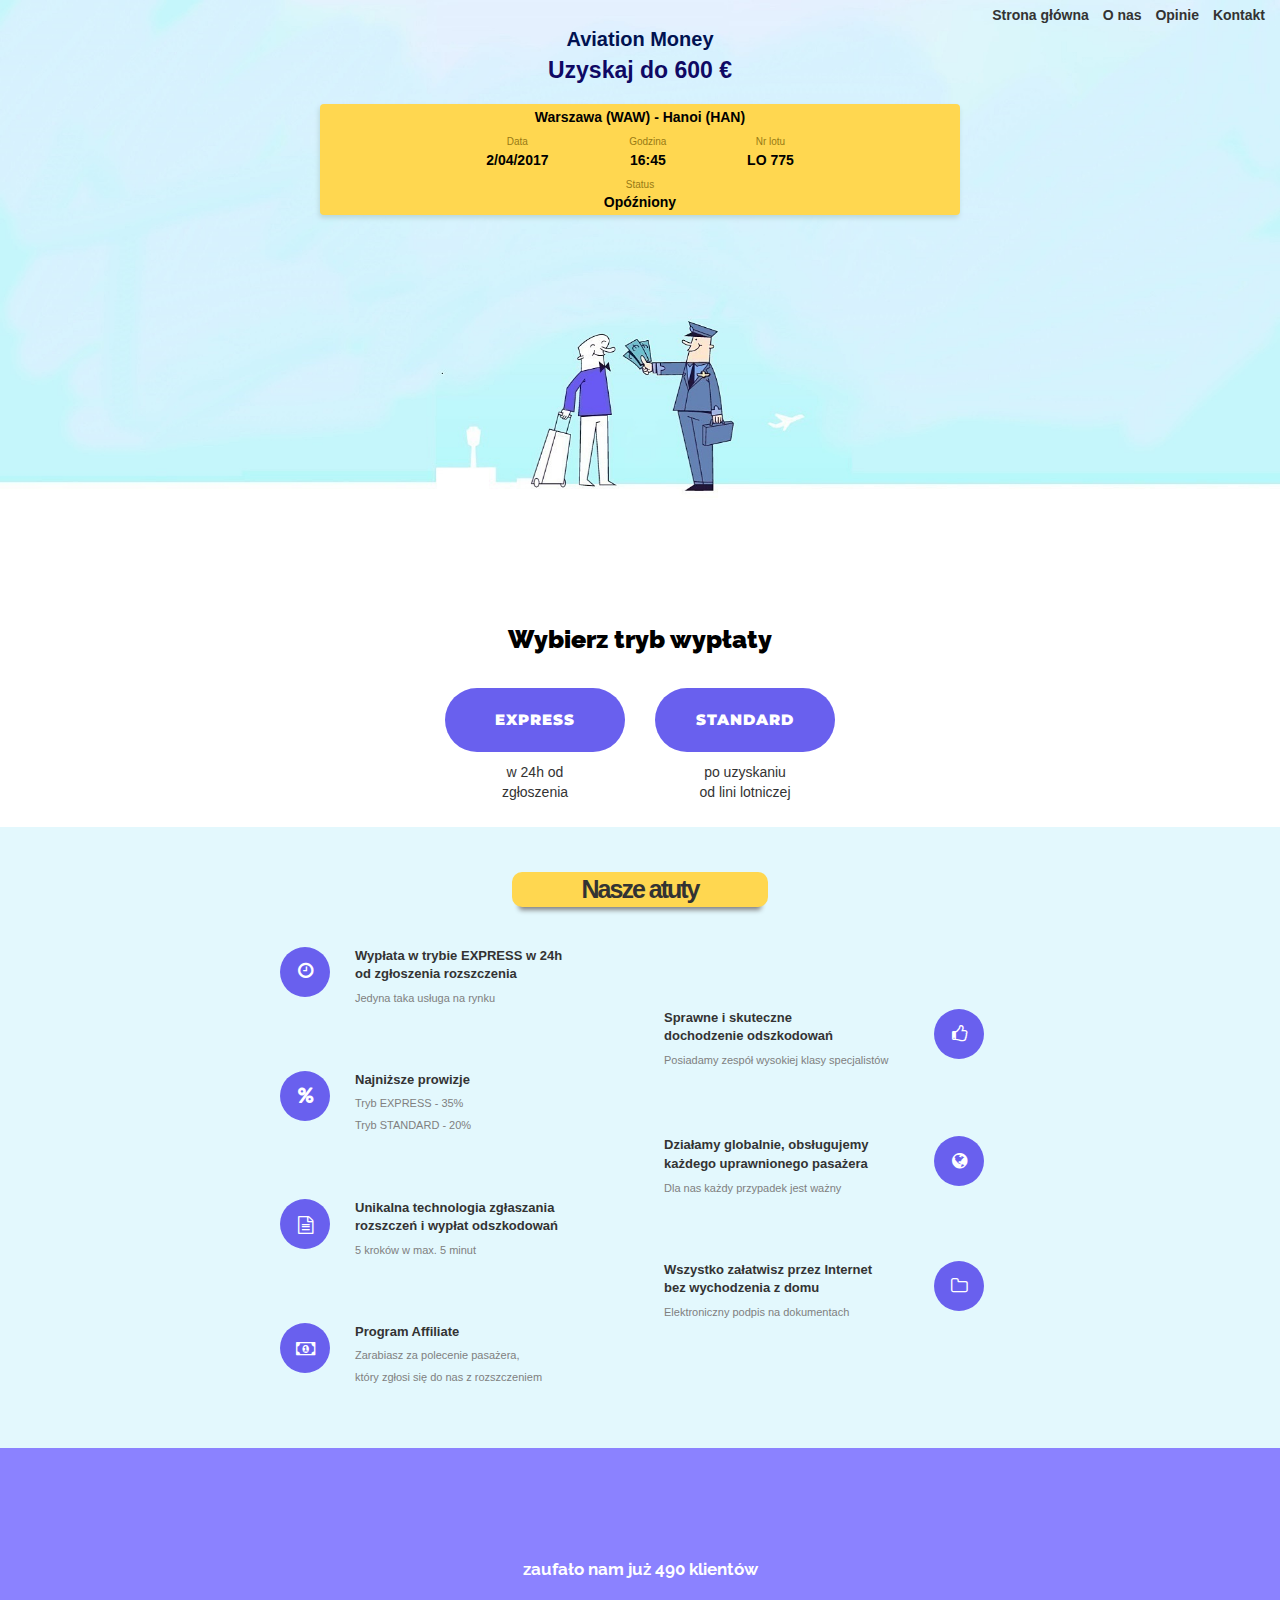
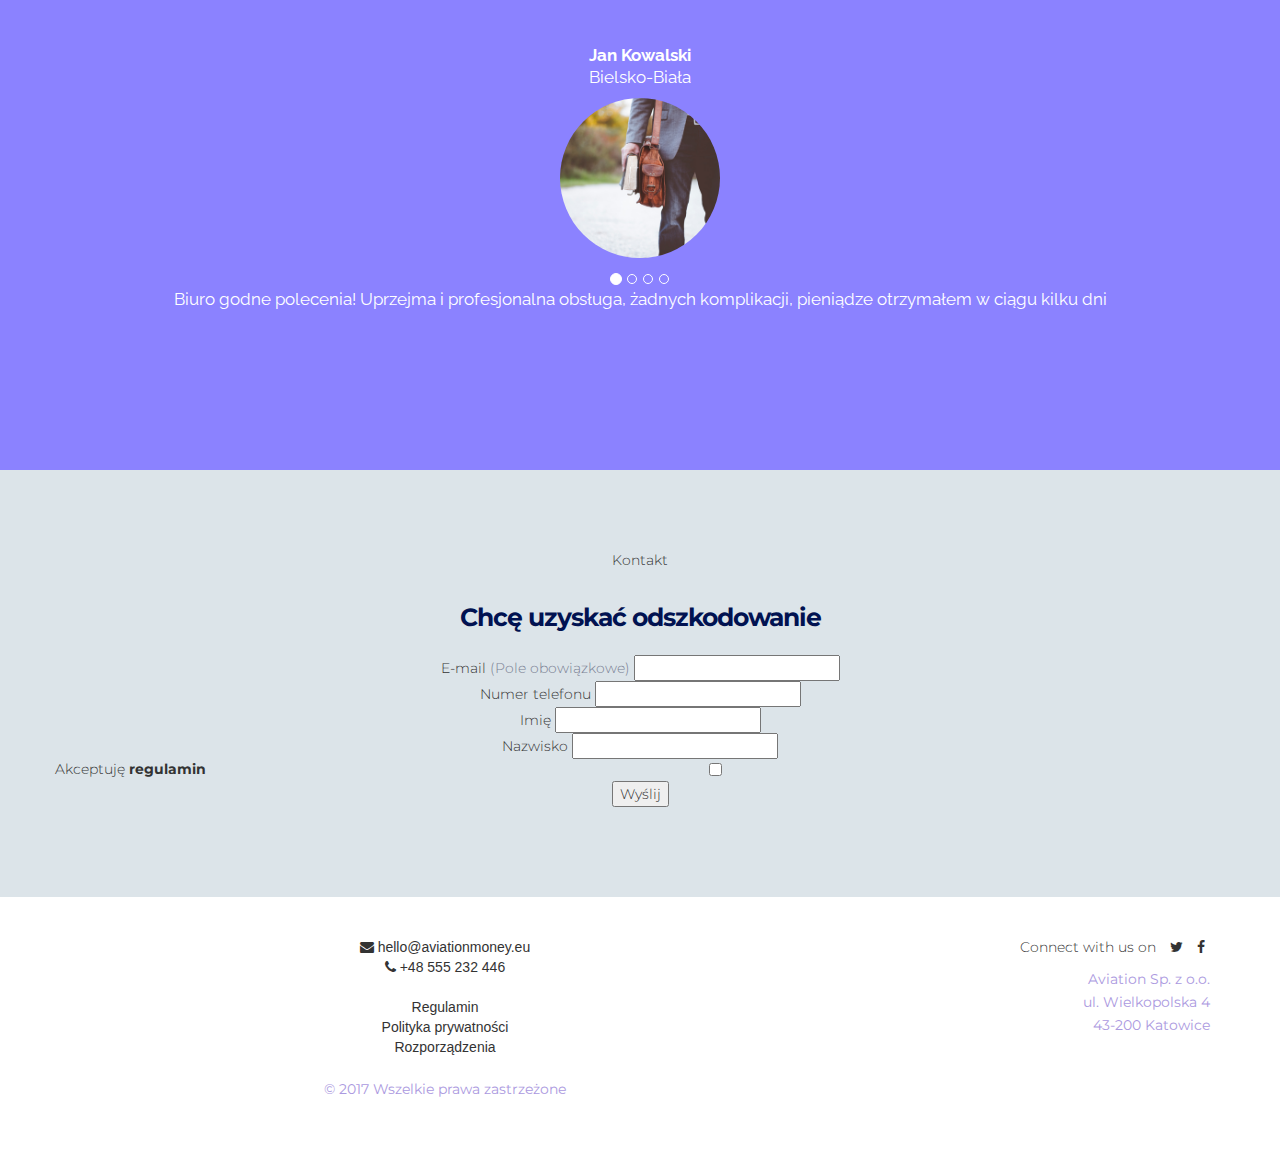
==== commit ae101116: "." ====
--- a/index2.html
+++ b/index2.html
@@ -212,14 +212,13 @@
 					  <p><b> zaufało nam już 490 klientów</b><p>
 					  <br><br>
 
-                                   <!-- Indicators -->
-                        <ol class="carousel-indicators">
-                          <li data-target="#myCarousel" data-slide-to="0" class="active"></li>
-                          <li data-target="#myCarousel" data-slide-to="1"></li>
-                          <li data-target="#myCarousel" data-slide-to="2"></li>
-                        </ol>
-
-
+             <!-- Indicators -->
+  <ol class="carousel-indicators">
+    <li data-target="#myCarousel" data-slide-to="0" class="active"></li>
+    <li data-target="#myCarousel" data-slide-to="1"></li>
+    <li data-target="#myCarousel" data-slide-to="2"></li>
+    <li data-target="#myCarousel" data-slide-to="3"></li>
+  </ol>
                         <!-- Tab panes -->
 
                             <div class="tab-content">
@@ -265,6 +264,19 @@
                               </div>
                             </div>
 
+                        <div class="mySlides">
+                
+                                <div class="testimonial-image">
+                                  <p><b> Jan Kowalski </b><br> Bielsko-Biała</p>
+                                  <img src="assets/img/testimonials/4.jpg" alt="t4">
+                                </div> 
+
+                                  <div class="testimonial-text">
+                                    <p>Test4<br></p>
+                                  </div>
+
+                              </div>
+                            </div>
                         </div>
                       
                       </div>
@@ -273,8 +285,17 @@
             </div>
           </div>
   		 
-          
+          </div>
+        </div>
+      </section>
+		 
+		 
+		 
+		 
+		 
      
+
+
    <!--Pricing-->
     <section id="pricing" class="pad-lg">
       <div class="container">
@@ -355,6 +376,24 @@
       </div>
     </footer>
 
+    <!-- Automatyczny slider -->
+
+    <script type="text/javascript">
+            var slideIndex = 0;
+        carousel();
+
+        function carousel() {
+            var i;
+            var x = document.getElementsByClassName("mySlides");
+            for (i = 0; i < x.length; i++) {
+              x[i].style.display = "none"; 
+            }
+            slideIndex++;
+            if (slideIndex > x.length) {slideIndex = 1} 
+            x[slideIndex-1].style.display = "block"; 
+            setTimeout(carousel, 2000);
+         }
+    </script>
     
     <!-- Javascript
     ================================================== -->
@@ -370,26 +409,6 @@
     <script src="assets/js/jquery-1.11.1.min.js"></script>
     <script src="assets/bootstrap/js/bootstrap.min.js"></script>
 
-
-    <!-- Automatyczny slider -->
-
-    <script type="text/javascript">
-            var slideIndex = 0;
-        carousel();
-
-        function carousel() {
-            var i;
-            var x = document.getElementsByClassName("mySlides");
-            for (i = 0; i < x.length; i++) {
-              x[i].style.display = "none"; 
-            }
-            slideIndex++;
-            if (slideIndex > x.length) {slideIndex = 1} 
-            x[slideIndex-1].style.display = "block"; 
-            setTimeout(carousel, 4000);
-         }
-    </script>
-
    
     </body>
 </html>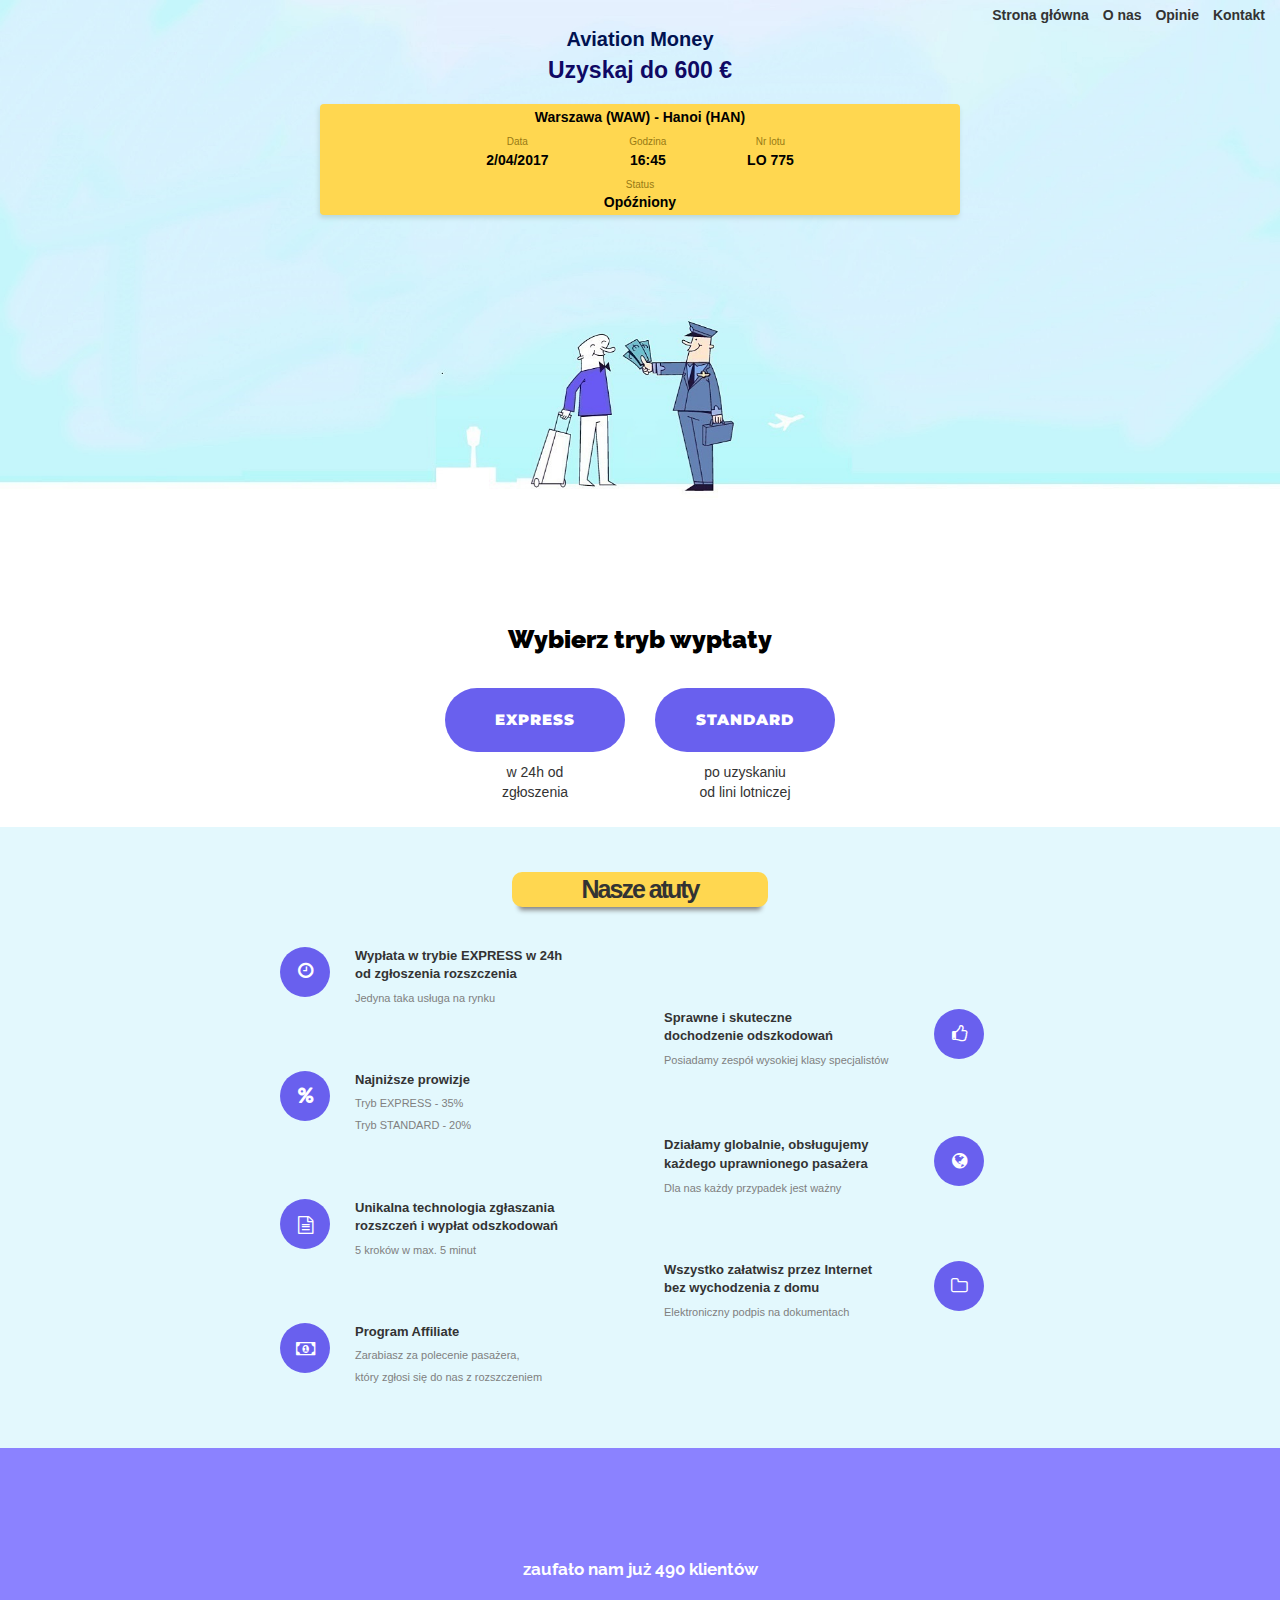
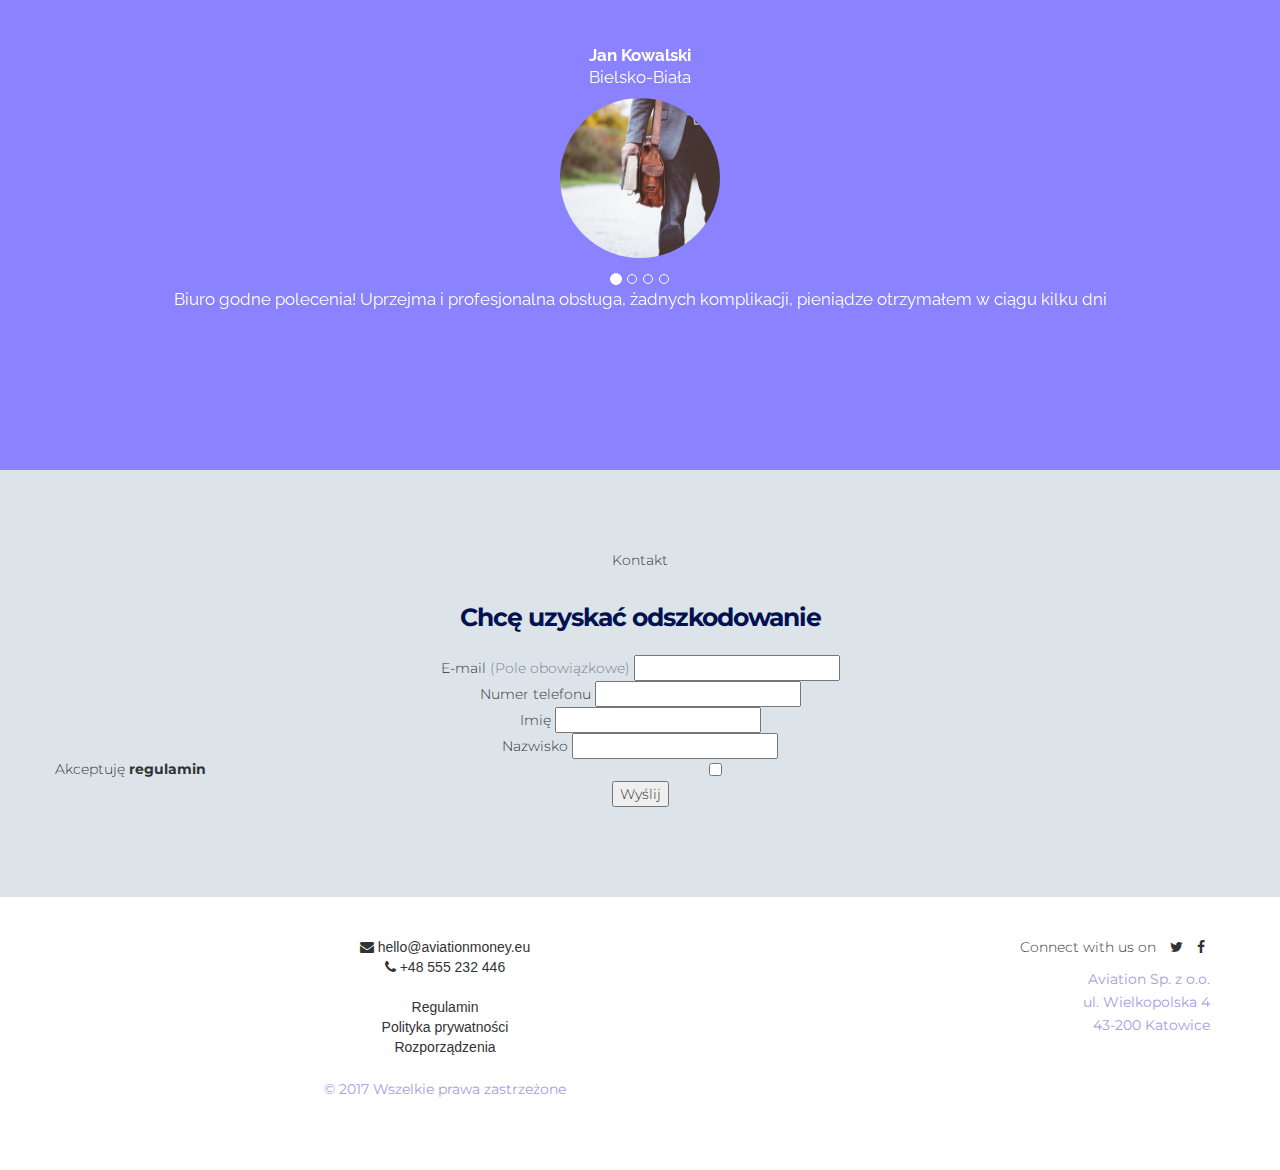
==== commit d1a68a40: "." ====
--- a/index2.html
+++ b/index2.html
@@ -212,73 +212,63 @@
 					  <p><b> zaufało nam już 490 klientów</b><p>
 					  <br><br>
 
-             <!-- Indicators -->
-  <ol class="carousel-indicators">
-    <li data-target="#myCarousel" data-slide-to="0" class="active"></li>
-    <li data-target="#myCarousel" data-slide-to="1"></li>
-    <li data-target="#myCarousel" data-slide-to="2"></li>
-    <li data-target="#myCarousel" data-slide-to="3"></li>
-  </ol>
-                        <!-- Tab panes -->
-
-                            <div class="tab-content">
-                              <div class="mySlides">
-           
-                                  <div class="testimonial-image">
-                                    <p><b> Jan Kowalski </b><br> Bielsko-Biała</p>
-                                    <img src="assets/img/testimonials/1.jpg" alt="t1">
-                                  </div>
-
-                                  <div class="testimonial-text">
-                                    <p>Biuro godne polecenia! Uprzejma i profesjonalna obsługa, żadnych komplikacji, pieniądze otrzymałem w ciągu kilku dni<br></p>         
-                                  </div>
-
-                              </div>
-                            </div>
-
-                            <div class="mySlides">
-                          
-                              <div class="testimonial-image">
-                                <p><b> Jan Kowalski </b><br> Bielskso-Biała</p>
-                                <img src="assets/img/testimonials/2.jpg" alt="t2">
-                              </div>
-
-                                <div class="testimonial-text">
-                                  <p>Test2<br></p>
-                                </div>
-
-                              </div>
-                            </div>
-
-                            <div class="mySlides">
-                
-                                <div class="testimonial-image">
-                                  <p><b> Jan Kowalski </b><br> Bielsko-Biała</p>
-                                  <img src="assets/img/testimonials/3.jpg" alt="t3">
-                                </div> 
-
-                                  <div class="testimonial-text">
-                                    <p>Test3<br></p>
-                                  </div>
-
-                              </div>
-                            </div>
-
-                        <div class="mySlides">
-                
-                                <div class="testimonial-image">
-                                  <p><b> Jan Kowalski </b><br> Bielsko-Biała</p>
-                                  <img src="assets/img/testimonials/4.jpg" alt="t4">
-                                </div> 
-
-                                  <div class="testimonial-text">
-                                    <p>Test4<br></p>
-                                  </div>
-
-                              </div>
-                            </div>
-                        </div>
-                      
+        
+  <div id="myCarousel" class="carousel slide" data-ride="carousel">
+    <!-- Indicators -->
+    <ol class="carousel-indicators">
+      <li data-target="#myCarousel" data-slide-to="0" class="active"></li>
+      <li data-target="#myCarousel" data-slide-to="1"></li>
+      <li data-target="#myCarousel" data-slide-to="2"></li>
+      <li data-target="#myCarousel" data-slide-to="3"></li>
+    </ol>
+
+    <!-- Wrapper for slides -->
+<div class="carousel-inner">
+  <div class="item active">
+    <div class="testimonial-image">
+    <p><b> Jan Kowalski </b><br> Bielsko-Biała</p>
+    <img src="assets/img/testimonials/1.jpg" alt="t1">
+  </div>
+
+  <div class="testimonial-text">
+    <p> Biuro godne polecenia! Uprzejma i profesjonalna obsługa, żadnych komplikacji, pieniądze otrzymałem w ciągu kilku dni<br> </p>
+  </div>
+</div>
+
+<div class="item">
+  <div class="testimonial-image">
+    <p><b> Jan Kowalski </b><br> Bielsko-Biała</p>
+    <img src="assets/img/testimonials/2.jpg" alt="t2">
+  </div>
+
+  <div class="testimonial-text">        
+    <p> Biuro godne polecenia! Uprzejma i profesjonalna obsługa, żadnych komplikacji, pieniądze otrzymałem w ciągu kilku dni<br></p>                                  
+  </div>
+</div>
+    
+<div class="item">
+  <div class="testimonial-image">
+    <p><b> Jan Kowalski </b><br> Bielsko-Biała</p>
+    <img src="assets/img/testimonials/3.jpg" alt="t3">
+  </div>
+
+  <div class="testimonial-text">        
+    <p> Biuro godne polecenia! Uprzejma i profesjonalna obsługa, żadnych komplikacji, pieniądze otrzymałem w ciągu kilku dni<br></p>                                  
+  </div>
+</div>
+
+<div class="item">
+  <div class="testimonial-image">
+    <p><b> Jan Kowalski </b><br> Bielsko-Biała</p>
+    <img src="assets/img/testimonials/4.jpg" alt="t4">
+  </div>
+
+  <div class="testimonial-text">        
+    <p> Biuro godne polecenia! Uprzejma i profesjonalna obsługa, żadnych komplikacji, pieniądze otrzymałem w ciągu kilku dni<br></p>                                  
+  </div>
+</div>
+                        
+
                       </div>
                     </div>
                 </div>
@@ -293,7 +283,9 @@
 		 
 		 
 		 
-     
+        </div>
+      </div>
+    </section>   
 
 
    <!--Pricing-->
@@ -376,25 +368,6 @@
       </div>
     </footer>
 
-    <!-- Automatyczny slider -->
-
-    <script type="text/javascript">
-            var slideIndex = 0;
-        carousel();
-
-        function carousel() {
-            var i;
-            var x = document.getElementsByClassName("mySlides");
-            for (i = 0; i < x.length; i++) {
-              x[i].style.display = "none"; 
-            }
-            slideIndex++;
-            if (slideIndex > x.length) {slideIndex = 1} 
-            x[slideIndex-1].style.display = "block"; 
-            setTimeout(carousel, 2000);
-         }
-    </script>
-    
     <!-- Javascript
     ================================================== -->
     <!-- Placed at the end of the document so the pages load faster -->
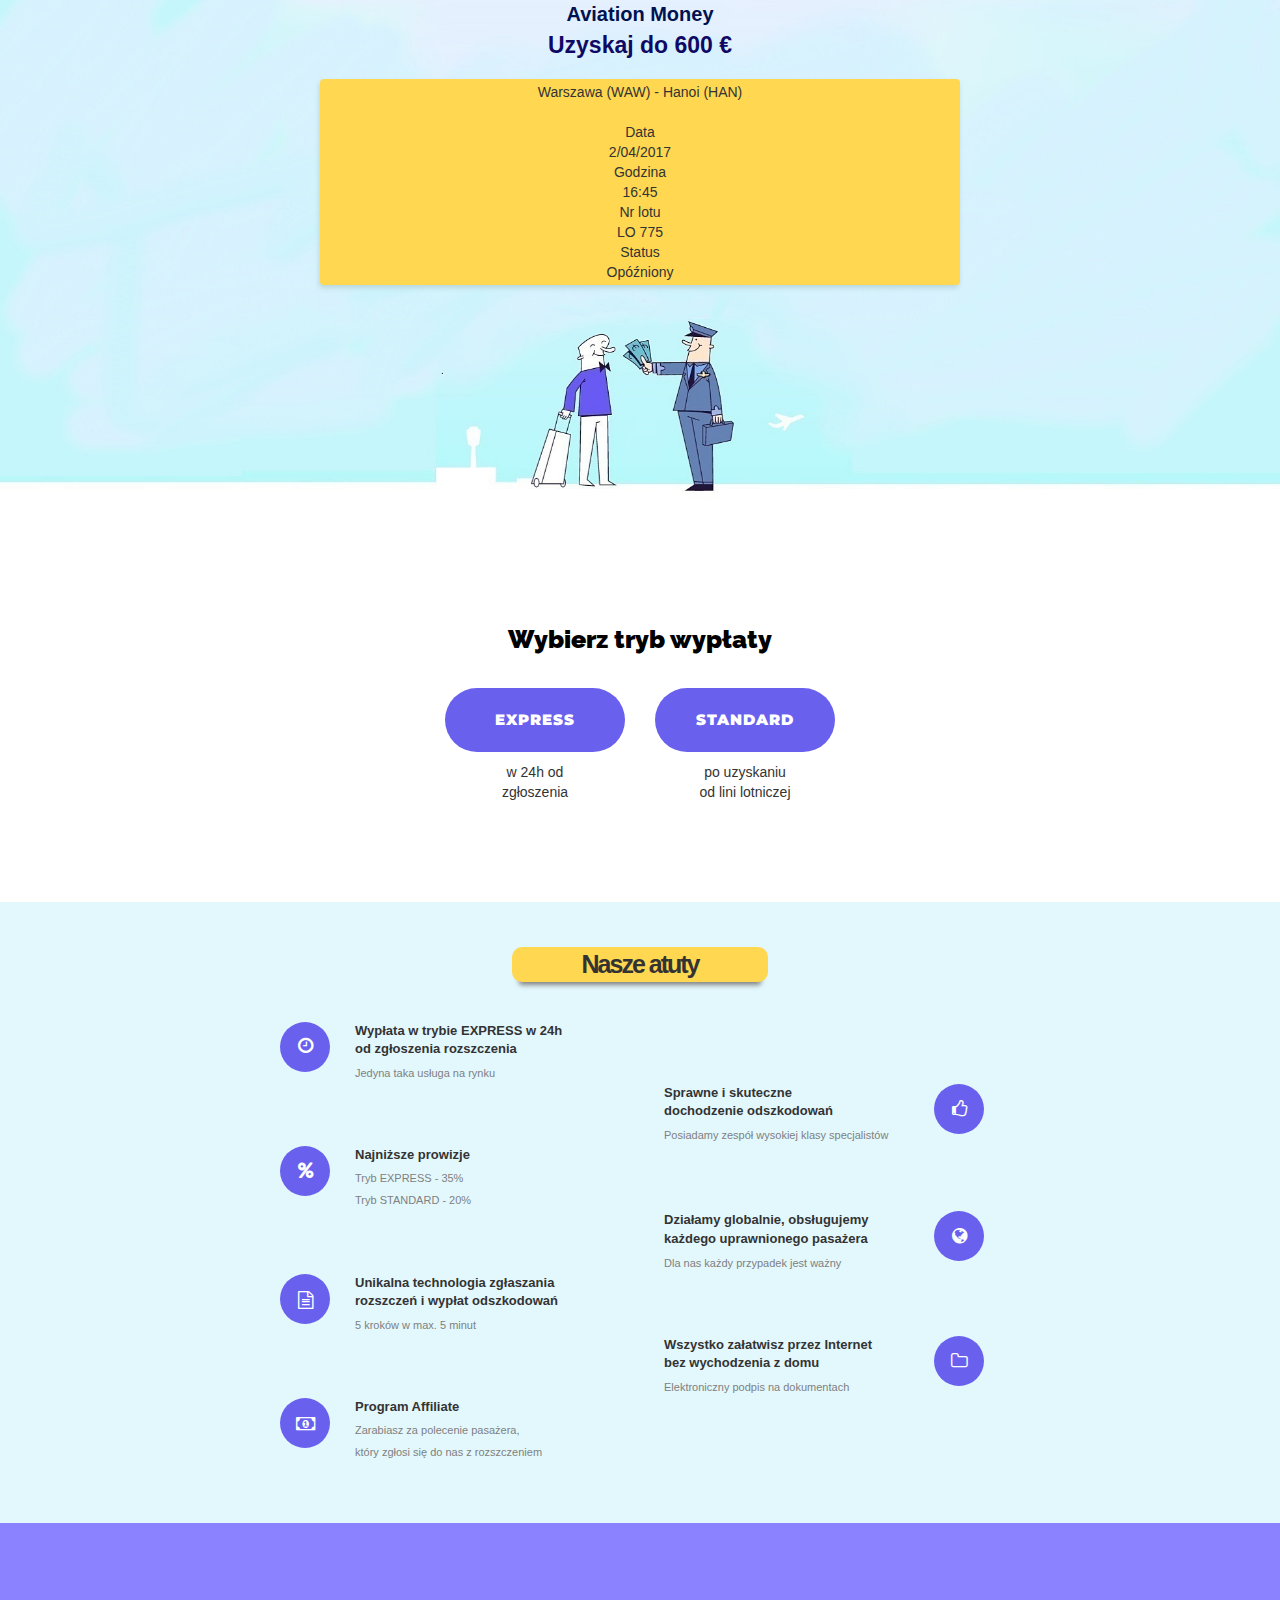
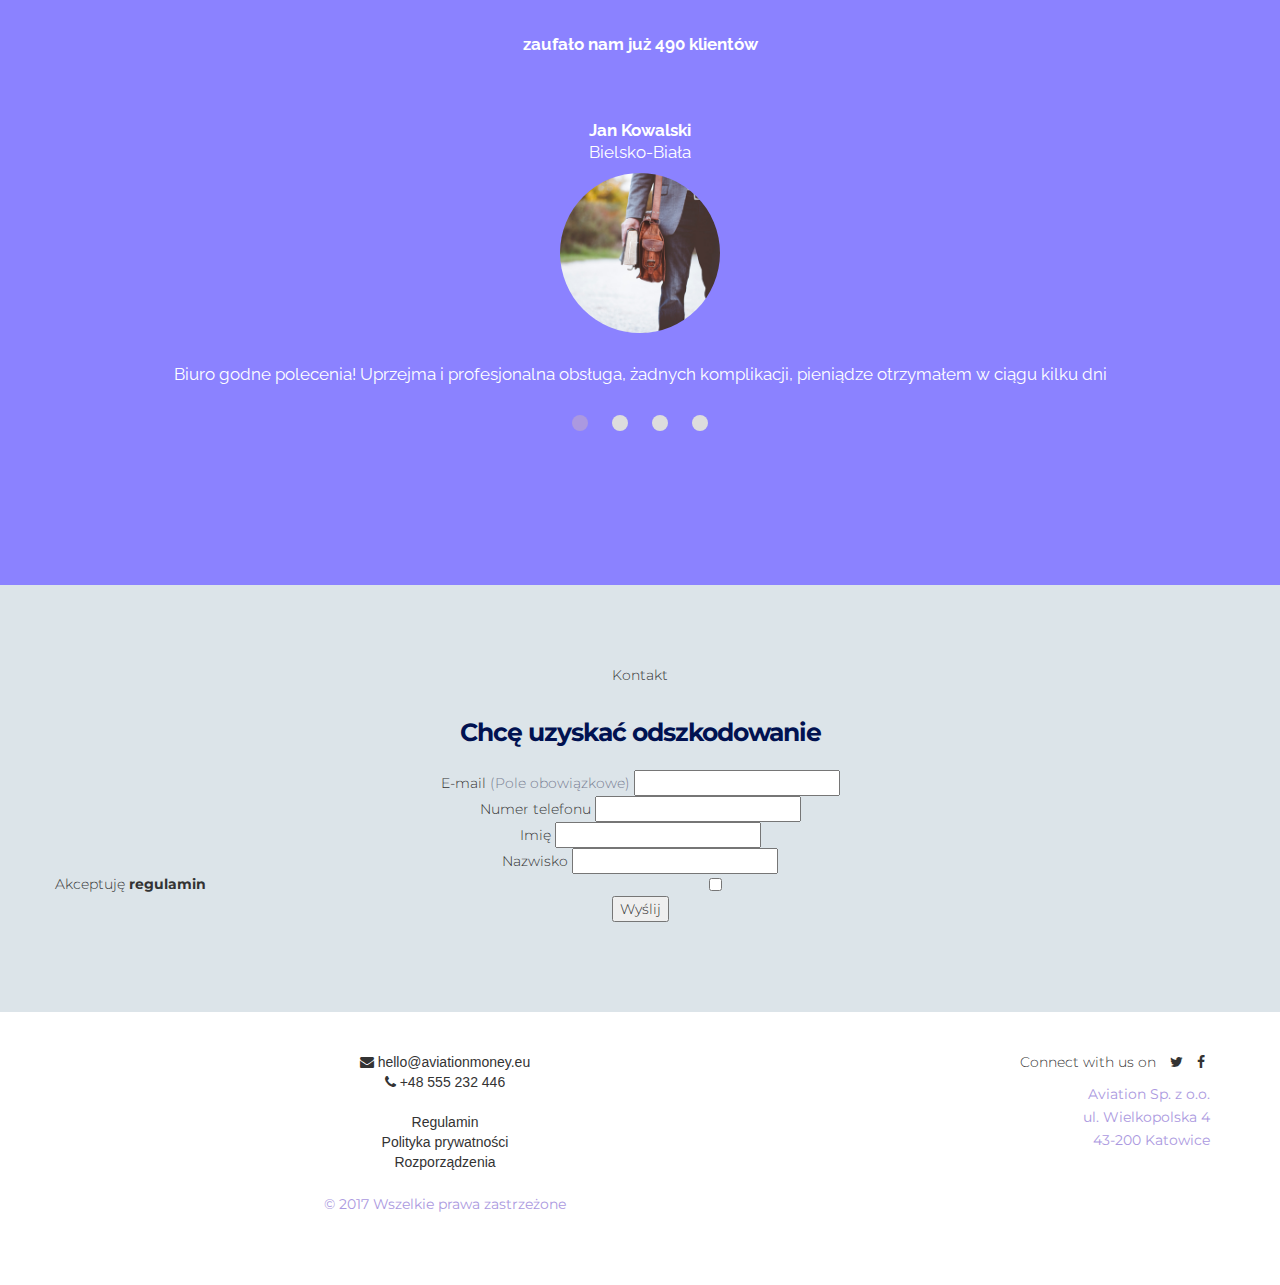
==== commit c1ee1845: "..." ====
--- a/index2.html
+++ b/index2.html
@@ -54,11 +54,11 @@
           </button>
         </div>
         <div class="navbar-collapse collapse">
-            <ul class="nav navbar-nav navbar-right">
-		      	<li><a href="#container" class="scroll">Strona główna</a></li>
+          <ul class="nav navbar-nav navbar-right">
+			<li><a href="#container" class="scroll">Strona główna</a></li>
             <li><a href="#atutytest" class="scroll">O nas</a></li>
             <li><a href="#invite" class="scroll">Opinie</a></li>
-		      	<li><a href="#pricing" class="scroll">Kontakt</a></li>
+			<li><a href="#pricing" class="scroll">Kontakt</a></li>
           </ul>
         </div><!--/.navbar-collapse -->
       </div>
@@ -66,47 +66,37 @@
         
     <header>
 
-      <nav>
-        <div class="navoption"><a href="#container" class="scroll">Strona główna</a></div>
-        <div class="navoption"><a href="#atutytest" class="scroll">O nas</a></div>
-        <div class="navoption"><a href="#invite" class="scroll">Opinie</a></div>
-        <div class="navoption"><a href="#pricing" class="scroll">Kontakt</a></div>
-      </nav>
-
       <div id="container">
-        <div id="headertext" style="clear: both;">Aviation Money</div>
-        <div id="bottomheader">Uzyskaj do 600 &#8364</div>
+        <div id=headertext>Aviation Money</div>
+        <div id=bottomheader>Uzyskaj do 600 &#8364</div>
          
-         </div>
-
         <div id="flightbox">
-          <div class="boxtext">Warszawa (WAW) - Hanoi (HAN)</div><br>
-          
-        
-          <div class="boxtextinfo">Data<br>
-            <div class="boxtext">2/04/2017</div>
-          </div>
-
-          <div class="boxtextinfo">Godzina<br>
-            <div class="boxtext">16:45</div>
-          </div>
-
-          <div class="boxtextinfo">Nr lotu<br>
-            <div class="boxtext">LO 775</div>
+          <div id="boxtext">Warszawa (WAW) - Hanoi (HAN)</div><br>
+          
+        
+          <div id="boxtextinfo">Data<br>
+            <div id="boxtext">2/04/2017</div>
+          </div>
+
+          <div id="boxtextinfo">Godzina<br>
+            <div id="boxtext">16:45</div>
+          </div>
+
+          <div id="boxtextinfo">Nr lotu<br>
+            <div id="boxtext">LO 775</div>
           </div>
 
           <div class="clear"></div>
-          <div class="boxtextinfo"">Status<br>
-              <div class="boxtext">Opóźniony</div>
-          </div>
-
-          
-        </div>
-      </div>
-
+          <div id="boxtextinfo"">Status<br>
+              <div id="boxtext">Opóźniony</div>
+          </div>
+
+          
+        </div>
+      </div>
     </header>
 
-  <div class="container" style="padding-bottom: 25px">
+  <div class="container" style="padding-bottom: 100px">
     <p><div id="typetext">Wybierz tryb wypłaty</div></p>
             <br />
               
@@ -133,10 +123,10 @@
     
 
   <div id="atuty">
-    <div id="atutyHeader">Nasze atuty</div>
-
-    
-    <div class="atutyL">
+    <div id="atutyHeader" >Nasze atuty</div>
+
+    
+    <div class="atutyL" >
       <div class="circleL">
         <div class="circle"><i class="demo-icon icon-clock"></i></div>
       </div>
@@ -211,64 +201,72 @@
                       <div role="tabpanel">
 					  <p><b> zaufało nam już 490 klientów</b><p>
 					  <br><br>
-
-        
-  <div id="myCarousel" class="carousel slide" data-ride="carousel">
-    <!-- Indicators -->
-    <ol class="carousel-indicators">
-      <li data-target="#myCarousel" data-slide-to="0" class="active"></li>
-      <li data-target="#myCarousel" data-slide-to="1"></li>
-      <li data-target="#myCarousel" data-slide-to="2"></li>
-      <li data-target="#myCarousel" data-slide-to="3"></li>
-    </ol>
-
-    <!-- Wrapper for slides -->
-<div class="carousel-inner">
-  <div class="item active">
-    <div class="testimonial-image">
-    <p><b> Jan Kowalski </b><br> Bielsko-Biała</p>
-    <img src="assets/img/testimonials/1.jpg" alt="t1">
-  </div>
-
-  <div class="testimonial-text">
-    <p> Biuro godne polecenia! Uprzejma i profesjonalna obsługa, żadnych komplikacji, pieniądze otrzymałem w ciągu kilku dni<br> </p>
-  </div>
-</div>
-
-<div class="item">
-  <div class="testimonial-image">
-    <p><b> Jan Kowalski </b><br> Bielsko-Biała</p>
-    <img src="assets/img/testimonials/2.jpg" alt="t2">
-  </div>
-
-  <div class="testimonial-text">        
-    <p> Biuro godne polecenia! Uprzejma i profesjonalna obsługa, żadnych komplikacji, pieniądze otrzymałem w ciągu kilku dni<br></p>                                  
-  </div>
-</div>
-    
-<div class="item">
-  <div class="testimonial-image">
-    <p><b> Jan Kowalski </b><br> Bielsko-Biała</p>
-    <img src="assets/img/testimonials/3.jpg" alt="t3">
-  </div>
-
-  <div class="testimonial-text">        
-    <p> Biuro godne polecenia! Uprzejma i profesjonalna obsługa, żadnych komplikacji, pieniądze otrzymałem w ciągu kilku dni<br></p>                                  
-  </div>
-</div>
-
-<div class="item">
-  <div class="testimonial-image">
-    <p><b> Jan Kowalski </b><br> Bielsko-Biała</p>
-    <img src="assets/img/testimonials/4.jpg" alt="t4">
-  </div>
-
-  <div class="testimonial-text">        
-    <p> Biuro godne polecenia! Uprzejma i profesjonalna obsługa, żadnych komplikacji, pieniądze otrzymałem w ciągu kilku dni<br></p>                                  
-  </div>
-</div>
-                        
-
+                        <!-- Tab panes -->
+                        <div class="tab-content">
+                          <div role="tabpanel" class="tab-pane fade in active" id="tab1">
+                            <div class="testimonial-image">
+							<p><b> Jan Kowalski </b><br> Bielsko-Biała</p>
+                              <img src="assets/img/testimonials/1.jpg" alt="t1">
+                            </div>
+                            <div class="testimonial-text">
+                                        <p>
+                                        Biuro godne polecenia! Uprzejma i profesjonalna obsługa, żadnych komplikacji, pieniądze otrzymałem w ciągu kilku dni<br>
+                                  
+                                      </p>
+                                    </div>
+                          </div>
+                          <div role="tabpanel" class="tab-pane fade" id="tab2">
+                            <div class="testimonial-image">
+                              <p><b> Jan Kowalski </b><br> Bielsko-Biała</p>
+                              <img src="assets/img/testimonials/1.jpg" alt="t1">
+                            </div>
+                            <div class="testimonial-text">
+                                        <p>
+                                        Biuro godne polecenia! Uprzejma i profesjonalna obsługa, żadnych komplikacji, pieniądze otrzymałem w ciągu kilku dni<br>
+                                  
+                                      </p>
+                                    </div>
+                          </div>
+                          <div role="tabpanel" class="tab-pane fade" id="tab3">
+                            <div class="testimonial-image">
+                              <p><b> Jan Kowalski </b><br> Bielsko-Biała</p>
+                              <img src="assets/img/testimonials/1.jpg" alt="t1">
+                            </div>
+                            <div class="testimonial-text">
+                                        <p>
+                                        Biuro godne polecenia! Uprzejma i profesjonalna obsługa, żadnych komplikacji, pieniądze otrzymałem w ciągu kilku dni<br>
+                                  
+                                      </p>
+                                    </div>
+                          </div>
+                          <div role="tabpanel" class="tab-pane fade" id="tab4">
+                            <div class="testimonial-image">
+                             <p><b> Jan Kowalski </b><br> Bielsko-Biała</p>
+                              <img src="assets/img/testimonials/1.jpg" alt="t1">
+                            </div>
+                            <div class="testimonial-text">
+                                        <p>
+                                        Biuro godne polecenia! Uprzejma i profesjonalna obsługa, żadnych komplikacji, pieniądze otrzymałem w ciągu kilku dni<br>
+                                  
+                                      </p>
+                                    </div>
+                          </div>
+                        </div>
+                        <!-- Nav tabs -->
+                        <ul class="nav nav-tabs" role="tablist">
+                          <li role="presentation" class="active">
+                            <a href="#tab1" aria-controls="tab1" role="tab"  data-toggle="tab" ></a>
+                          </li>
+                          <li role="presentation" >
+                            <a href="#tab2" aria-controls="tab2" role="tab" data-toggle="tab"></a>
+                          </li>
+                          <li role="presentation" >
+                            <a href="#tab3" aria-controls="tab3" role="tab" data-toggle="tab"></a>
+                          </li>
+                          <li role="presentation">
+                            <a href="#tab4" aria-controls="tab4" role="tab" data-toggle="tab"></a>
+                          </li>
+                        </ul>
                       </div>
                     </div>
                 </div>
@@ -350,7 +348,7 @@
 		  </small></p>
           </div>
           
-          <div class="col-sm-4 text-right"> 
+          <div class="col-sm-4 text-right">
 		  
 		  <ul class="list-inline social">
               <li>Connect with us on</li>
@@ -367,7 +365,8 @@
         
       </div>
     </footer>
-
+    
+    
     <!-- Javascript
     ================================================== -->
     <!-- Placed at the end of the document so the pages load faster -->
@@ -376,7 +375,6 @@
     <script src="js/wow.min.js"></script>
     <script src="js/bootstrap.min.js"></script>
     <script src="js/main.js"></script>
-   
 
     <!-- Javascript -->
     <script src="assets/js/jquery-1.11.1.min.js"></script>
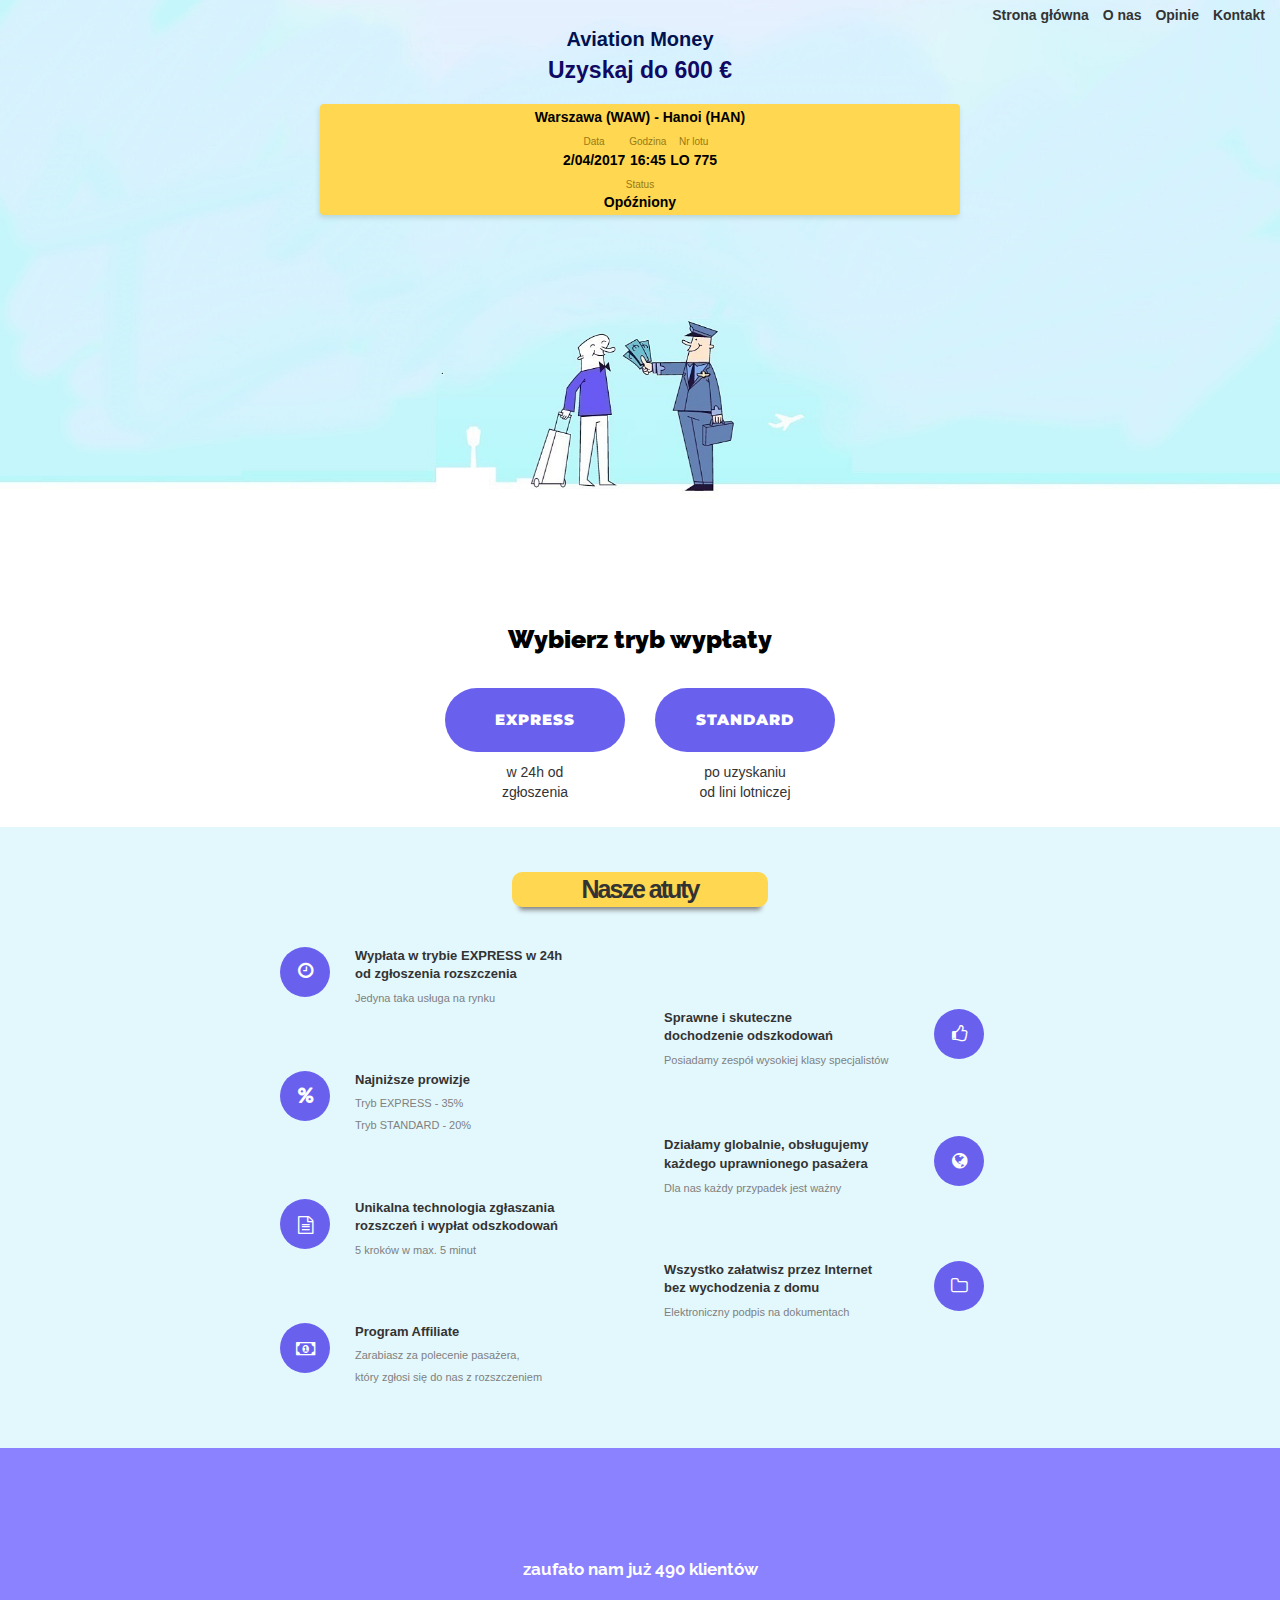
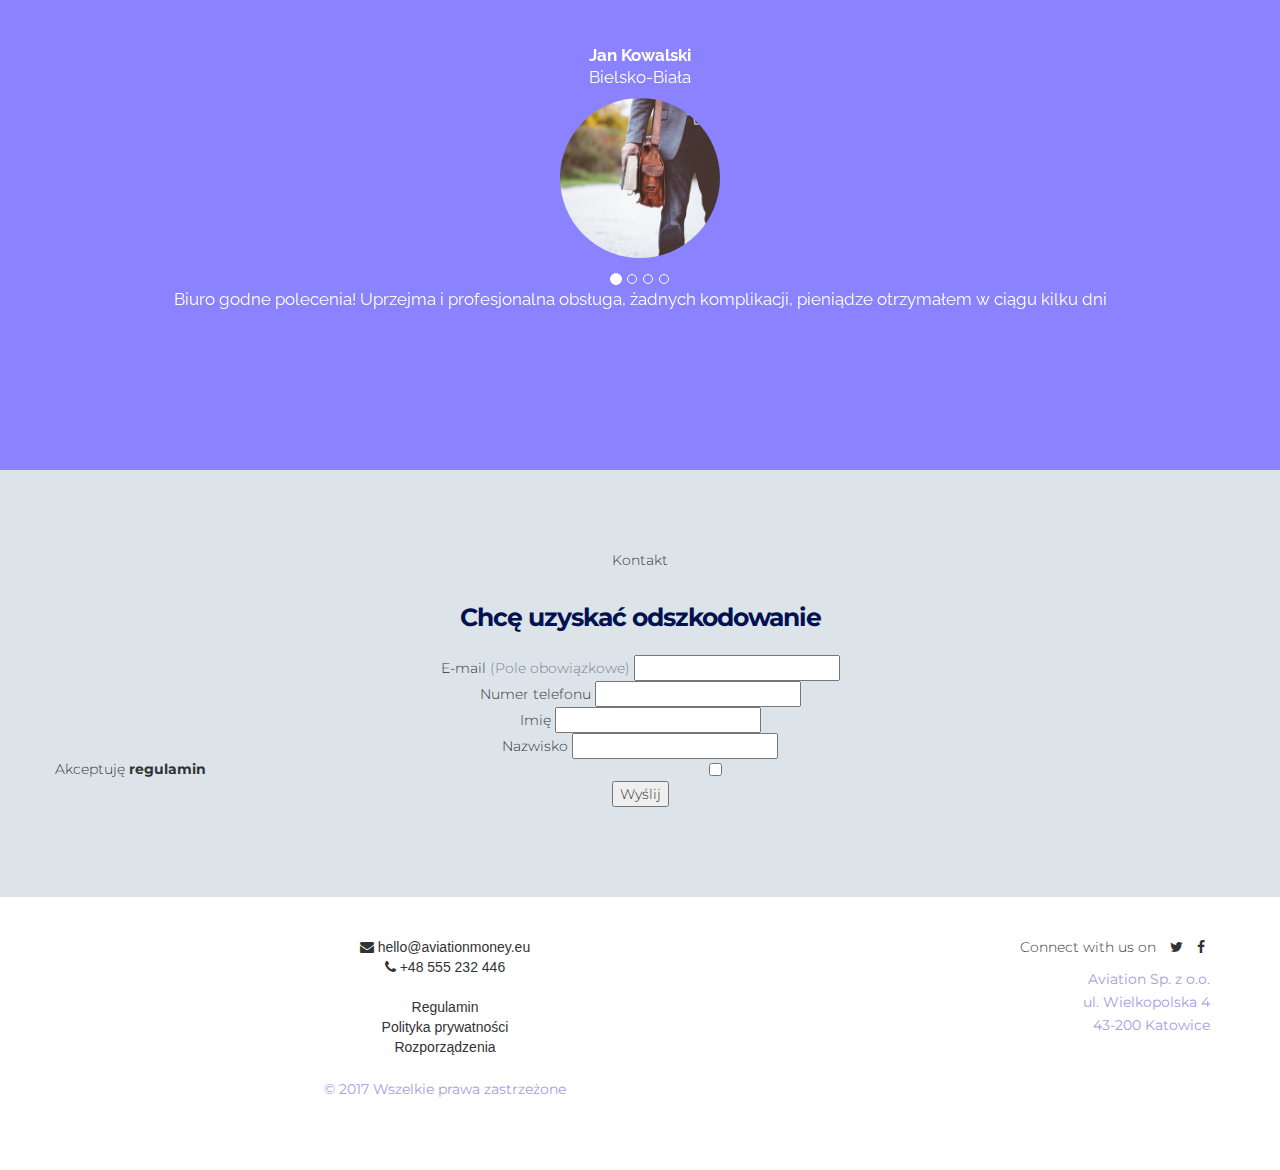
==== commit f580a30c: "." ====
--- a/index2.html
+++ b/index2.html
@@ -54,11 +54,11 @@
           </button>
         </div>
         <div class="navbar-collapse collapse">
-          <ul class="nav navbar-nav navbar-right">
-			<li><a href="#container" class="scroll">Strona główna</a></li>
+            <ul class="nav navbar-nav navbar-right">
+		      	<li><a href="#container" class="scroll">Strona główna</a></li>
             <li><a href="#atutytest" class="scroll">O nas</a></li>
             <li><a href="#invite" class="scroll">Opinie</a></li>
-			<li><a href="#pricing" class="scroll">Kontakt</a></li>
+		      	<li><a href="#pricing" class="scroll">Kontakt</a></li>
           </ul>
         </div><!--/.navbar-collapse -->
       </div>
@@ -66,37 +66,47 @@
         
     <header>
 
+      <nav>
+        <div class="navoption"><a href="#container" class="scroll">Strona główna</a></div>
+        <div class="navoption"><a href="#atutytest" class="scroll">O nas</a></div>
+        <div class="navoption"><a href="#invite" class="scroll">Opinie</a></div>
+        <div class="navoption"><a href="#pricing" class="scroll">Kontakt</a></div>
+      </nav>
+
       <div id="container">
-        <div id=headertext>Aviation Money</div>
-        <div id=bottomheader>Uzyskaj do 600 &#8364</div>
+        <div id="headertext" style="clear: both;">Aviation Money</div>
+        <div id="bottomheader">Uzyskaj do 600 &#8364</div>
          
+         </div>
+
         <div id="flightbox">
-          <div id="boxtext">Warszawa (WAW) - Hanoi (HAN)</div><br>
-          
-        
-          <div id="boxtextinfo">Data<br>
-            <div id="boxtext">2/04/2017</div>
-          </div>
-
-          <div id="boxtextinfo">Godzina<br>
-            <div id="boxtext">16:45</div>
-          </div>
-
-          <div id="boxtextinfo">Nr lotu<br>
-            <div id="boxtext">LO 775</div>
+          <div class="boxtext">Warszawa (WAW) - Hanoi (HAN)</div><br>
+          
+        
+          <div class="boxtextinfo">Data<br>
+            <div class="boxtext">2/04/2017</div>
+          </div>
+
+          <div class="boxtextinfo">Godzina<br>
+            <div class="boxtext">16:45</div>
+          </div>
+
+          <div class="boxtextinfo">Nr lotu<br>
+            <div class="boxtext">LO 775</div>
           </div>
 
           <div class="clear"></div>
-          <div id="boxtextinfo"">Status<br>
-              <div id="boxtext">Opóźniony</div>
-          </div>
-
-          
-        </div>
-      </div>
+          <div class="boxtextinfo"">Status<br>
+              <div class="boxtext">Opóźniony</div>
+          </div>
+
+          
+        </div>
+      </div>
+
     </header>
 
-  <div class="container" style="padding-bottom: 100px">
+  <div class="container" style="padding-bottom: 25px">
     <p><div id="typetext">Wybierz tryb wypłaty</div></p>
             <br />
               
@@ -123,10 +133,10 @@
     
 
   <div id="atuty">
-    <div id="atutyHeader" >Nasze atuty</div>
-
-    
-    <div class="atutyL" >
+    <div id="atutyHeader">Nasze atuty</div>
+
+    
+    <div class="atutyL">
       <div class="circleL">
         <div class="circle"><i class="demo-icon icon-clock"></i></div>
       </div>
@@ -201,72 +211,64 @@
                       <div role="tabpanel">
 					  <p><b> zaufało nam już 490 klientów</b><p>
 					  <br><br>
-                        <!-- Tab panes -->
-                        <div class="tab-content">
-                          <div role="tabpanel" class="tab-pane fade in active" id="tab1">
-                            <div class="testimonial-image">
-							<p><b> Jan Kowalski </b><br> Bielsko-Biała</p>
-                              <img src="assets/img/testimonials/1.jpg" alt="t1">
-                            </div>
-                            <div class="testimonial-text">
-                                        <p>
-                                        Biuro godne polecenia! Uprzejma i profesjonalna obsługa, żadnych komplikacji, pieniądze otrzymałem w ciągu kilku dni<br>
-                                  
-                                      </p>
-                                    </div>
-                          </div>
-                          <div role="tabpanel" class="tab-pane fade" id="tab2">
-                            <div class="testimonial-image">
-                              <p><b> Jan Kowalski </b><br> Bielsko-Biała</p>
-                              <img src="assets/img/testimonials/1.jpg" alt="t1">
-                            </div>
-                            <div class="testimonial-text">
-                                        <p>
-                                        Biuro godne polecenia! Uprzejma i profesjonalna obsługa, żadnych komplikacji, pieniądze otrzymałem w ciągu kilku dni<br>
-                                  
-                                      </p>
-                                    </div>
-                          </div>
-                          <div role="tabpanel" class="tab-pane fade" id="tab3">
-                            <div class="testimonial-image">
-                              <p><b> Jan Kowalski </b><br> Bielsko-Biała</p>
-                              <img src="assets/img/testimonials/1.jpg" alt="t1">
-                            </div>
-                            <div class="testimonial-text">
-                                        <p>
-                                        Biuro godne polecenia! Uprzejma i profesjonalna obsługa, żadnych komplikacji, pieniądze otrzymałem w ciągu kilku dni<br>
-                                  
-                                      </p>
-                                    </div>
-                          </div>
-                          <div role="tabpanel" class="tab-pane fade" id="tab4">
-                            <div class="testimonial-image">
-                             <p><b> Jan Kowalski </b><br> Bielsko-Biała</p>
-                              <img src="assets/img/testimonials/1.jpg" alt="t1">
-                            </div>
-                            <div class="testimonial-text">
-                                        <p>
-                                        Biuro godne polecenia! Uprzejma i profesjonalna obsługa, żadnych komplikacji, pieniądze otrzymałem w ciągu kilku dni<br>
-                                  
-                                      </p>
-                                    </div>
-                          </div>
-                        </div>
-                        <!-- Nav tabs -->
-                        <ul class="nav nav-tabs" role="tablist">
-                          <li role="presentation" class="active">
-                            <a href="#tab1" aria-controls="tab1" role="tab"  data-toggle="tab" ></a>
-                          </li>
-                          <li role="presentation" >
-                            <a href="#tab2" aria-controls="tab2" role="tab" data-toggle="tab"></a>
-                          </li>
-                          <li role="presentation" >
-                            <a href="#tab3" aria-controls="tab3" role="tab" data-toggle="tab"></a>
-                          </li>
-                          <li role="presentation">
-                            <a href="#tab4" aria-controls="tab4" role="tab" data-toggle="tab"></a>
-                          </li>
-                        </ul>
+
+        
+  <div id="myCarousel" class="carousel slide" data-ride="carousel">
+    <!-- Indicators -->
+    <ol class="carousel-indicators">
+      <li data-target="#myCarousel" data-slide-to="0" class="active"></li>
+      <li data-target="#myCarousel" data-slide-to="1"></li>
+      <li data-target="#myCarousel" data-slide-to="2"></li>
+      <li data-target="#myCarousel" data-slide-to="3"></li>
+    </ol>
+
+    <!-- Wrapper for slides -->
+<div class="carousel-inner">
+  <div class="item active">
+    <div class="testimonial-image">
+    <p><b> Jan Kowalski </b><br> Bielsko-Biała</p>
+    <img src="assets/img/testimonials/1.jpg" alt="t1">
+  </div>
+
+  <div class="testimonial-text">
+    <p> Biuro godne polecenia! Uprzejma i profesjonalna obsługa, żadnych komplikacji, pieniądze otrzymałem w ciągu kilku dni<br> </p>
+  </div>
+</div>
+
+<div class="item">
+  <div class="testimonial-image">
+    <p><b> Jan Kowalski </b><br> Bielsko-Biała</p>
+    <img src="assets/img/testimonials/2.jpg" alt="t2">
+  </div>
+
+  <div class="testimonial-text">        
+    <p> Biuro godne polecenia! Uprzejma i profesjonalna obsługa, żadnych komplikacji, pieniądze otrzymałem w ciągu kilku dni<br></p>                 
+  </div>
+</div>
+    
+<div class="item">
+  <div class="testimonial-image">
+    <p><b> Jan Kowalski </b><br> Bielsko-Biała</p>
+    <img src="assets/img/testimonials/3.jpg" alt="t3">
+  </div>
+
+  <div class="testimonial-text">        
+    <p> Biuro godne polecenia! Uprzejma i profesjonalna obsługa, żadnych komplikacji, pieniądze otrzymałem w ciągu kilku dni<br></p>
+  </div>
+</div>
+
+<div class="item">
+  <div class="testimonial-image">
+    <p><b> Jan Kowalski </b><br> Bielsko-Biała</p>
+    <img src="assets/img/testimonials/4.jpg" alt="t4">
+  </div>
+
+  <div class="testimonial-text">        
+    <p> Biuro godne polecenia! Uprzejma i profesjonalna obsługa, żadnych komplikacji, pieniądze otrzymałem w ciągu kilku dni<br></p>
+  </div>
+</div>
+                        
+
                       </div>
                     </div>
                 </div>
@@ -348,7 +350,7 @@
 		  </small></p>
           </div>
           
-          <div class="col-sm-4 text-right">
+          <div class="col-sm-4 text-right"> 
 		  
 		  <ul class="list-inline social">
               <li>Connect with us on</li>
@@ -365,8 +367,7 @@
         
       </div>
     </footer>
-    
-    
+
     <!-- Javascript
     ================================================== -->
     <!-- Placed at the end of the document so the pages load faster -->
@@ -375,6 +376,7 @@
     <script src="js/wow.min.js"></script>
     <script src="js/bootstrap.min.js"></script>
     <script src="js/main.js"></script>
+   
 
     <!-- Javascript -->
     <script src="assets/js/jquery-1.11.1.min.js"></script>
--- a/css/main.css
+++ b/css/main.css
@@ -709,8 +709,6 @@
 display: inline-block;
 text-align: center;
 color: #987A15;
-margin-left: 3vw;
-margin-right: 3vw;
 
 }
 
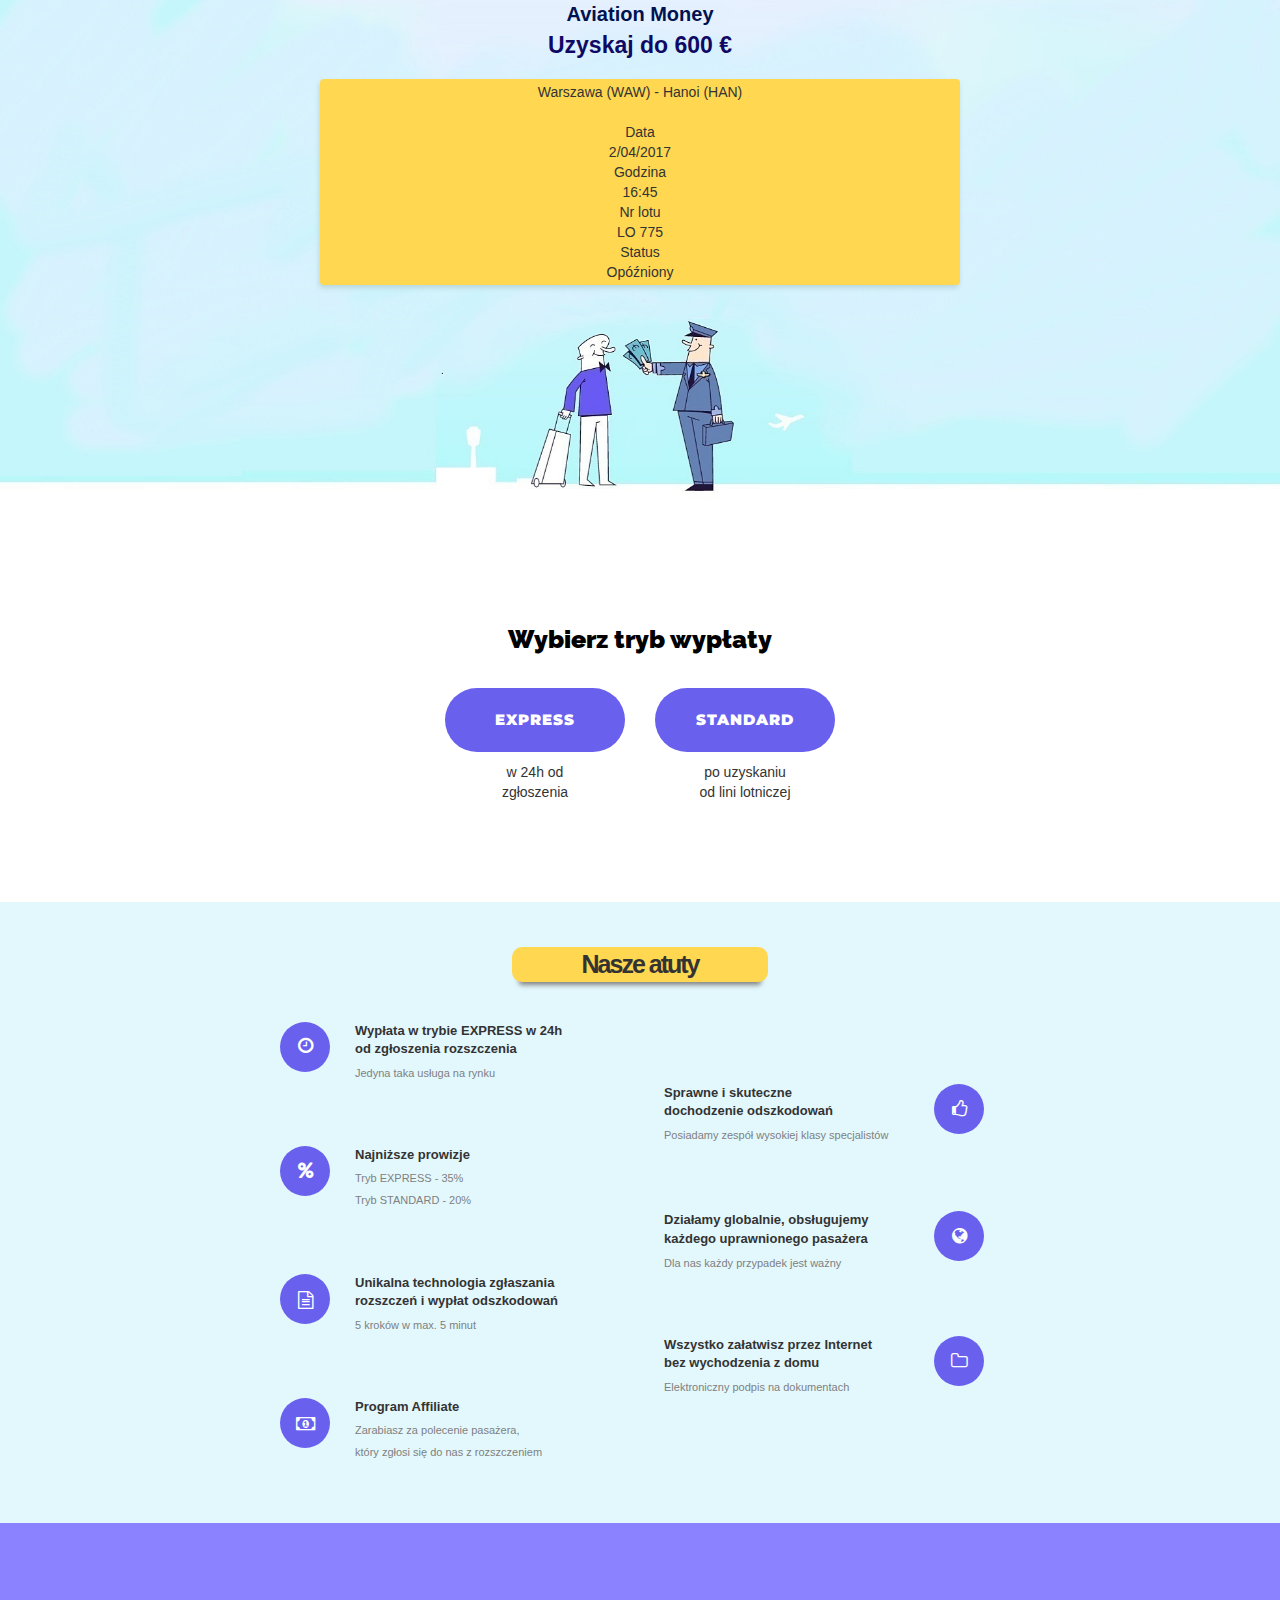
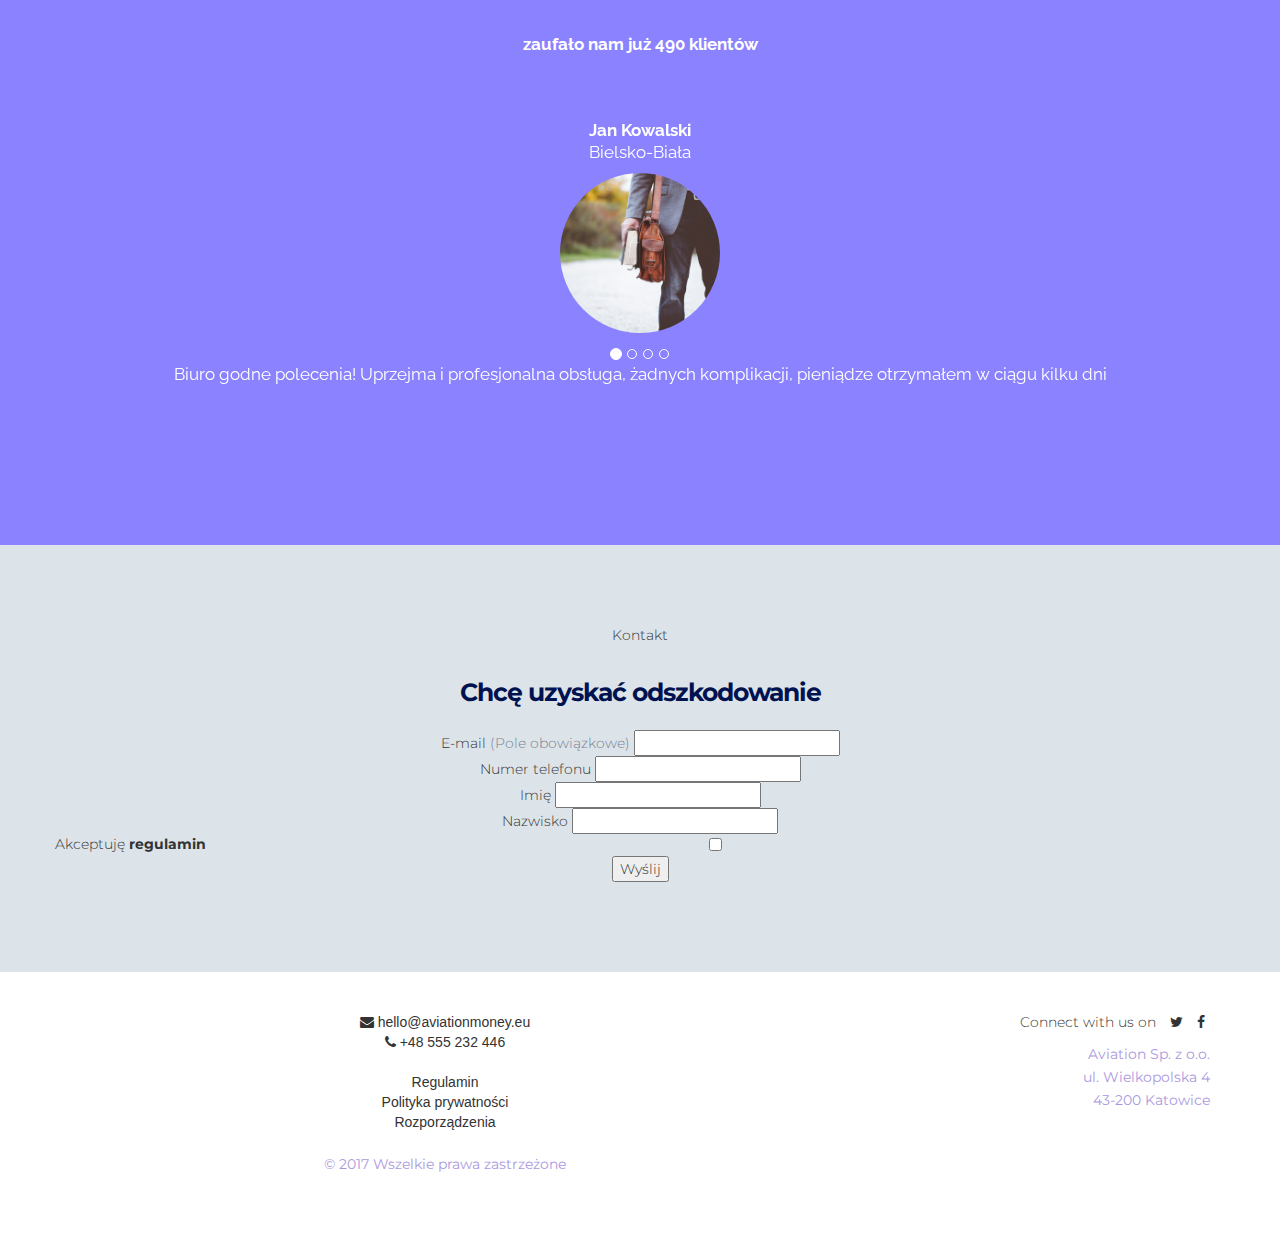
==== commit e89f8805: "Merge remote-tracking branch 'origin/master'" ====
--- a/index2.html
+++ b/index2.html
@@ -54,11 +54,11 @@
           </button>
         </div>
         <div class="navbar-collapse collapse">
-            <ul class="nav navbar-nav navbar-right">
-		      	<li><a href="#container" class="scroll">Strona główna</a></li>
+          <ul class="nav navbar-nav navbar-right">
+			<li><a href="#container" class="scroll">Strona główna</a></li>
             <li><a href="#atutytest" class="scroll">O nas</a></li>
             <li><a href="#invite" class="scroll">Opinie</a></li>
-		      	<li><a href="#pricing" class="scroll">Kontakt</a></li>
+			<li><a href="#pricing" class="scroll">Kontakt</a></li>
           </ul>
         </div><!--/.navbar-collapse -->
       </div>
@@ -66,47 +66,37 @@
         
     <header>
 
-      <nav>
-        <div class="navoption"><a href="#container" class="scroll">Strona główna</a></div>
-        <div class="navoption"><a href="#atutytest" class="scroll">O nas</a></div>
-        <div class="navoption"><a href="#invite" class="scroll">Opinie</a></div>
-        <div class="navoption"><a href="#pricing" class="scroll">Kontakt</a></div>
-      </nav>
-
       <div id="container">
-        <div id="headertext" style="clear: both;">Aviation Money</div>
-        <div id="bottomheader">Uzyskaj do 600 &#8364</div>
+        <div id=headertext>Aviation Money</div>
+        <div id=bottomheader>Uzyskaj do 600 &#8364</div>
          
-         </div>
-
         <div id="flightbox">
-          <div class="boxtext">Warszawa (WAW) - Hanoi (HAN)</div><br>
-          
-        
-          <div class="boxtextinfo">Data<br>
-            <div class="boxtext">2/04/2017</div>
-          </div>
-
-          <div class="boxtextinfo">Godzina<br>
-            <div class="boxtext">16:45</div>
-          </div>
-
-          <div class="boxtextinfo">Nr lotu<br>
-            <div class="boxtext">LO 775</div>
+          <div id="boxtext">Warszawa (WAW) - Hanoi (HAN)</div><br>
+          
+        
+          <div id="boxtextinfo">Data<br>
+            <div id="boxtext">2/04/2017</div>
+          </div>
+
+          <div id="boxtextinfo">Godzina<br>
+            <div id="boxtext">16:45</div>
+          </div>
+
+          <div id="boxtextinfo">Nr lotu<br>
+            <div id="boxtext">LO 775</div>
           </div>
 
           <div class="clear"></div>
-          <div class="boxtextinfo"">Status<br>
-              <div class="boxtext">Opóźniony</div>
-          </div>
-
-          
-        </div>
-      </div>
-
+          <div id="boxtextinfo"">Status<br>
+              <div id="boxtext">Opóźniony</div>
+          </div>
+
+          
+        </div>
+      </div>
     </header>
 
-  <div class="container" style="padding-bottom: 25px">
+  <div class="container" style="padding-bottom: 100px">
     <p><div id="typetext">Wybierz tryb wypłaty</div></p>
             <br />
               
@@ -133,10 +123,10 @@
     
 
   <div id="atuty">
-    <div id="atutyHeader">Nasze atuty</div>
-
-    
-    <div class="atutyL">
+    <div id="atutyHeader" >Nasze atuty</div>
+
+    
+    <div class="atutyL" >
       <div class="circleL">
         <div class="circle"><i class="demo-icon icon-clock"></i></div>
       </div>
@@ -212,6 +202,7 @@
 					  <p><b> zaufało nam już 490 klientów</b><p>
 					  <br><br>
 
+
         
   <div id="myCarousel" class="carousel slide" data-ride="carousel">
     <!-- Indicators -->
@@ -268,7 +259,6 @@
   </div>
 </div>
                         
-
                       </div>
                     </div>
                 </div>
@@ -350,7 +340,7 @@
 		  </small></p>
           </div>
           
-          <div class="col-sm-4 text-right"> 
+          <div class="col-sm-4 text-right">
 		  
 		  <ul class="list-inline social">
               <li>Connect with us on</li>
@@ -368,15 +358,12 @@
       </div>
     </footer>
 
-    <!-- Javascript
-    ================================================== -->
     <!-- Placed at the end of the document so the pages load faster -->
     <script src="//ajax.googleapis.com/ajax/libs/jquery/1.11.0/jquery.min.js"></script>
     <script>window.jQuery || document.write('<script src="js/jquery-1.11.0.min.js"><\/script>')</script>
     <script src="js/wow.min.js"></script>
     <script src="js/bootstrap.min.js"></script>
     <script src="js/main.js"></script>
-   
 
     <!-- Javascript -->
     <script src="assets/js/jquery-1.11.1.min.js"></script>
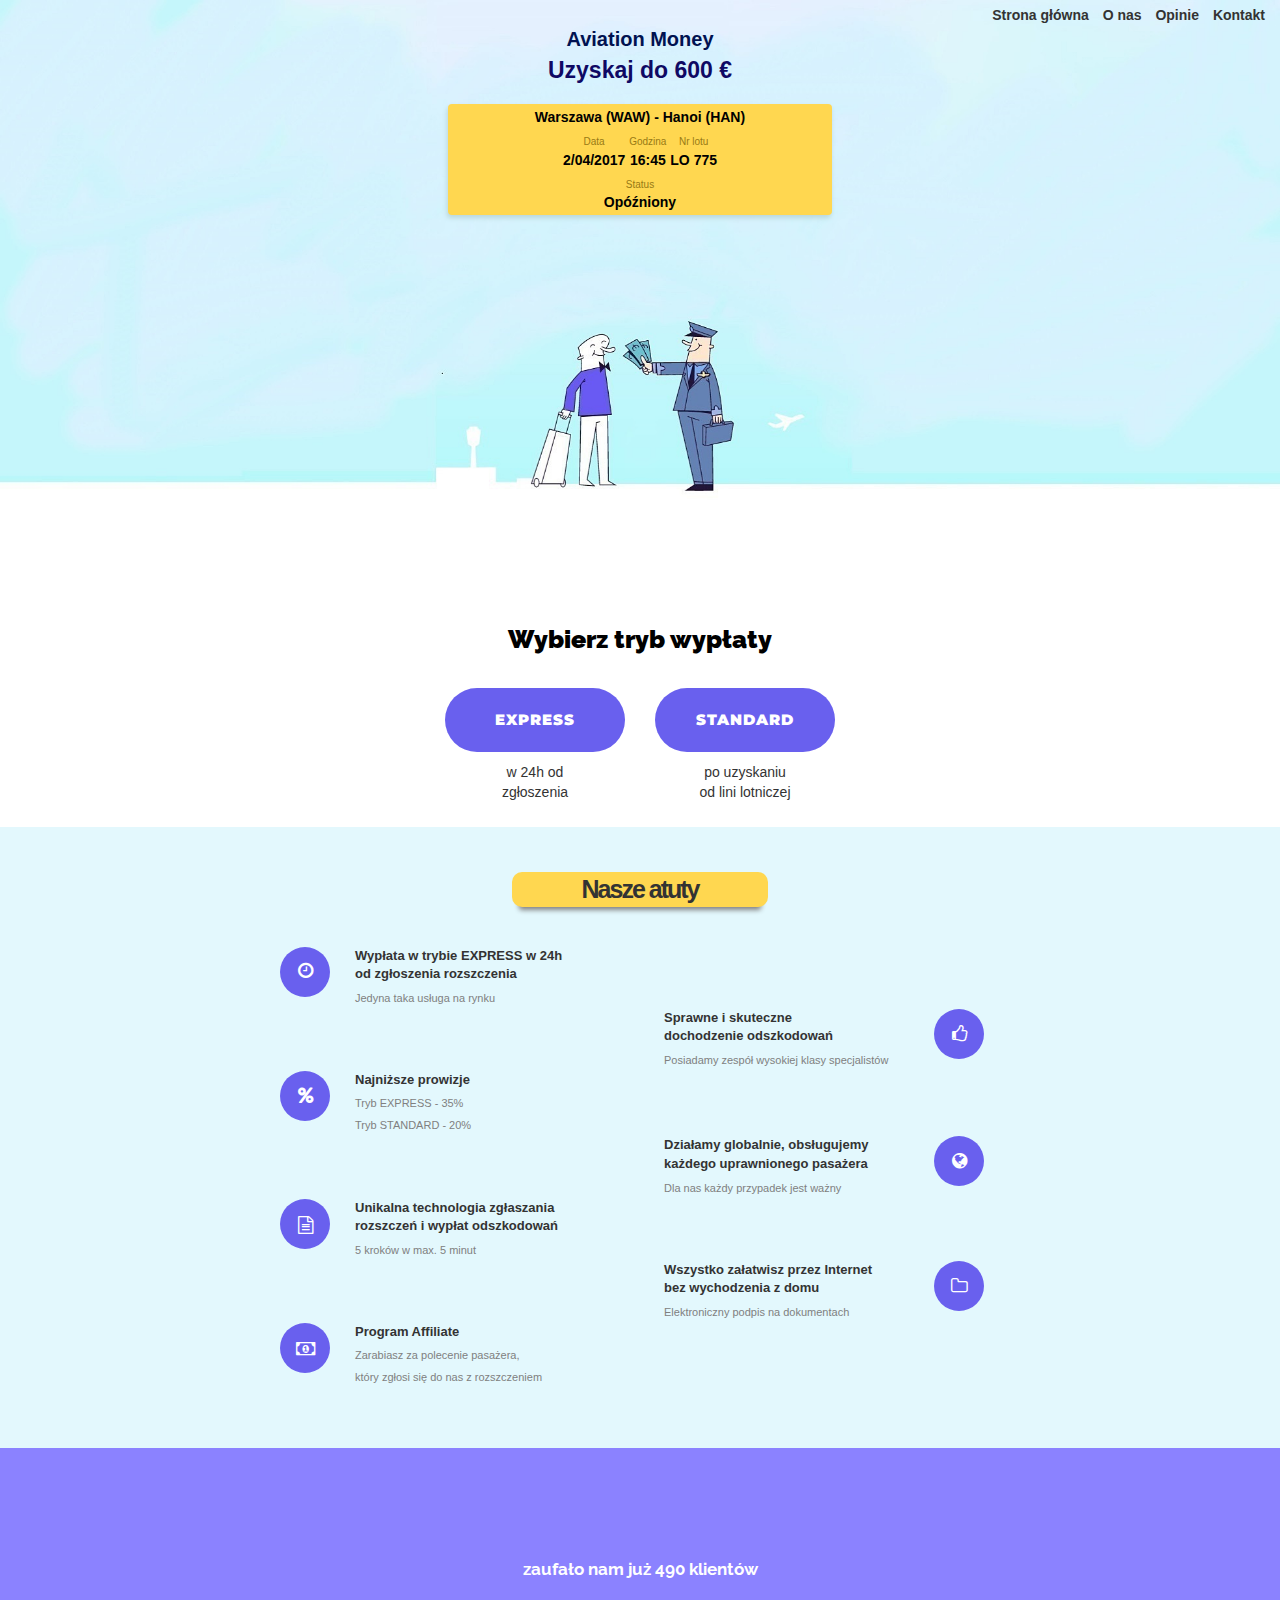
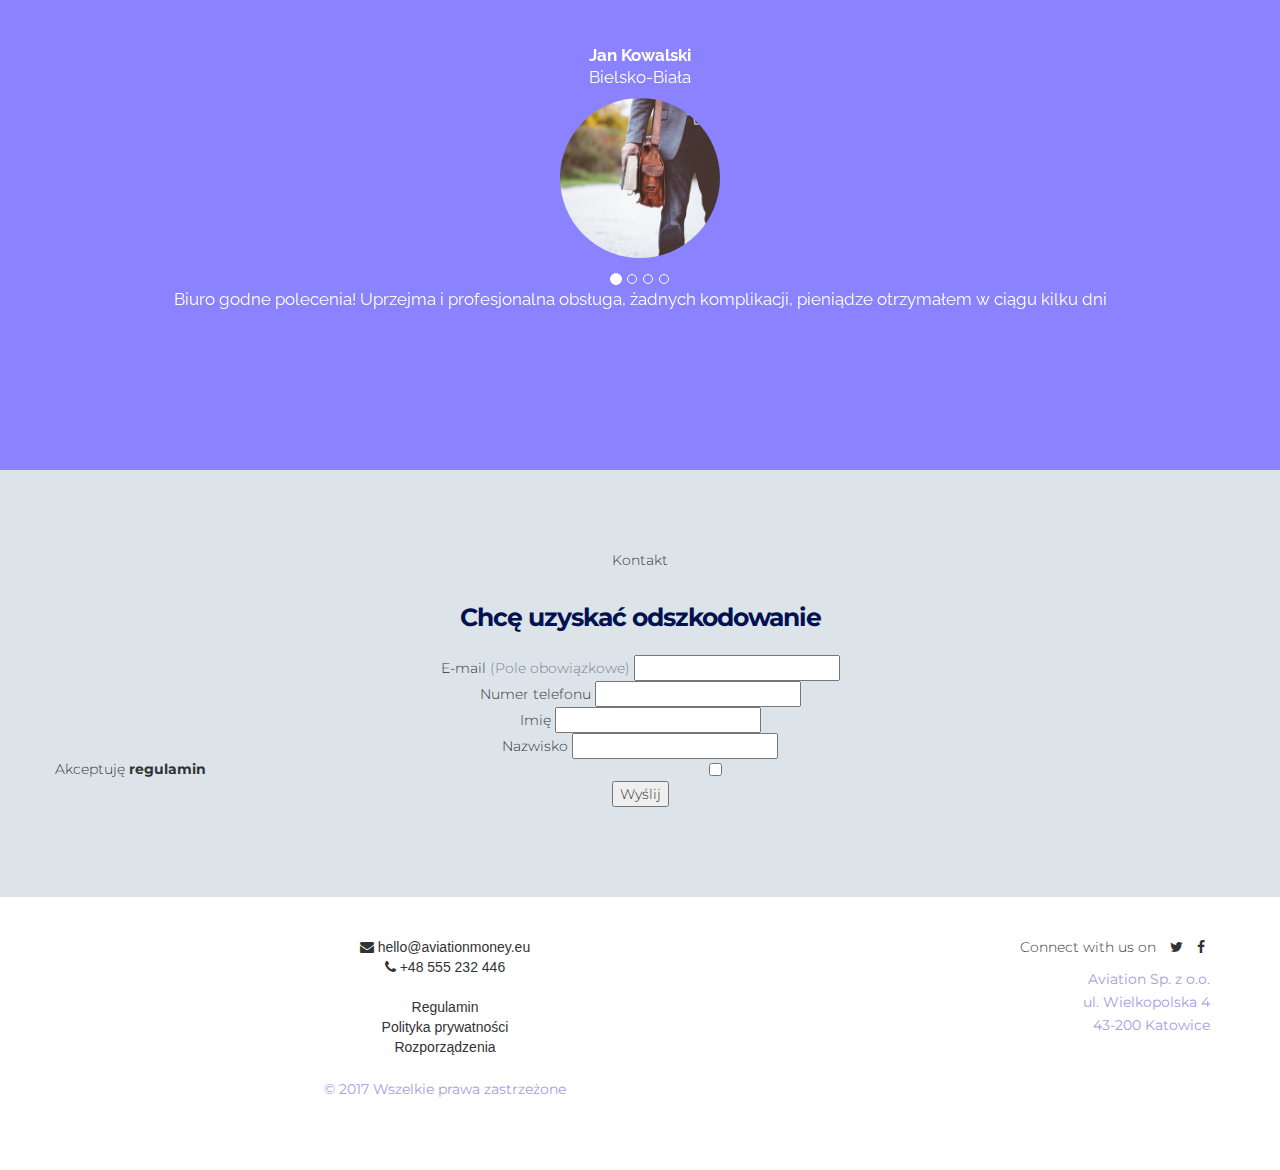
==== commit 12daccee: "." ====
--- a/index2.html
+++ b/index2.html
@@ -54,11 +54,11 @@
           </button>
         </div>
         <div class="navbar-collapse collapse">
-          <ul class="nav navbar-nav navbar-right">
-			<li><a href="#container" class="scroll">Strona główna</a></li>
+            <ul class="nav navbar-nav navbar-right">
+		      	<li><a href="#container" class="scroll">Strona główna</a></li>
             <li><a href="#atutytest" class="scroll">O nas</a></li>
             <li><a href="#invite" class="scroll">Opinie</a></li>
-			<li><a href="#pricing" class="scroll">Kontakt</a></li>
+		      	<li><a href="#pricing" class="scroll">Kontakt</a></li>
           </ul>
         </div><!--/.navbar-collapse -->
       </div>
@@ -66,37 +66,47 @@
         
     <header>
 
+      <nav>
+        <div class="navoption"><a href="#container" class="scroll">Strona główna</a></div>
+        <div class="navoption"><a href="#atutytest" class="scroll">O nas</a></div>
+        <div class="navoption"><a href="#invite" class="scroll">Opinie</a></div>
+        <div class="navoption"><a href="#pricing" class="scroll">Kontakt</a></div>
+      </nav>
+
       <div id="container">
-        <div id=headertext>Aviation Money</div>
-        <div id=bottomheader>Uzyskaj do 600 &#8364</div>
+        <div id="headertext" style="clear: both;">Aviation Money</div>
+        <div id="bottomheader">Uzyskaj do 600 &#8364</div>
          
+         </div>
+
         <div id="flightbox">
-          <div id="boxtext">Warszawa (WAW) - Hanoi (HAN)</div><br>
-          
-        
-          <div id="boxtextinfo">Data<br>
-            <div id="boxtext">2/04/2017</div>
-          </div>
-
-          <div id="boxtextinfo">Godzina<br>
-            <div id="boxtext">16:45</div>
-          </div>
-
-          <div id="boxtextinfo">Nr lotu<br>
-            <div id="boxtext">LO 775</div>
+          <div class="boxtext">Warszawa (WAW) - Hanoi (HAN)</div><br>
+          
+        
+          <div class="boxtextinfo">Data<br>
+            <div class="boxtext">2/04/2017</div>
+          </div>
+
+          <div class="boxtextinfo">Godzina<br>
+            <div class="boxtext">16:45</div>
+          </div>
+
+          <div class="boxtextinfo">Nr lotu<br>
+            <div class="boxtext">LO 775</div>
           </div>
 
           <div class="clear"></div>
-          <div id="boxtextinfo"">Status<br>
-              <div id="boxtext">Opóźniony</div>
-          </div>
-
-          
-        </div>
-      </div>
+          <div class="boxtextinfo"">Status<br>
+              <div class="boxtext">Opóźniony</div>
+          </div>
+
+          
+        </div>
+      </div>
+
     </header>
 
-  <div class="container" style="padding-bottom: 100px">
+  <div class="container" style="padding-bottom: 25px">
     <p><div id="typetext">Wybierz tryb wypłaty</div></p>
             <br />
               
@@ -123,10 +133,10 @@
     
 
   <div id="atuty">
-    <div id="atutyHeader" >Nasze atuty</div>
-
-    
-    <div class="atutyL" >
+    <div id="atutyHeader">Nasze atuty</div>
+
+    
+    <div class="atutyL">
       <div class="circleL">
         <div class="circle"><i class="demo-icon icon-clock"></i></div>
       </div>
@@ -202,7 +212,6 @@
 					  <p><b> zaufało nam już 490 klientów</b><p>
 					  <br><br>
 
-
         
   <div id="myCarousel" class="carousel slide" data-ride="carousel">
     <!-- Indicators -->
@@ -259,6 +268,7 @@
   </div>
 </div>
                         
+
                       </div>
                     </div>
                 </div>
@@ -340,7 +350,7 @@
 		  </small></p>
           </div>
           
-          <div class="col-sm-4 text-right">
+          <div class="col-sm-4 text-right"> 
 		  
 		  <ul class="list-inline social">
               <li>Connect with us on</li>
@@ -358,12 +368,15 @@
       </div>
     </footer>
 
+    <!-- Javascript
+    ================================================== -->
     <!-- Placed at the end of the document so the pages load faster -->
     <script src="//ajax.googleapis.com/ajax/libs/jquery/1.11.0/jquery.min.js"></script>
     <script>window.jQuery || document.write('<script src="js/jquery-1.11.0.min.js"><\/script>')</script>
     <script src="js/wow.min.js"></script>
     <script src="js/bootstrap.min.js"></script>
     <script src="js/main.js"></script>
+   
 
     <!-- Javascript -->
     <script src="assets/js/jquery-1.11.1.min.js"></script>
--- a/css/main.css
+++ b/css/main.css
@@ -715,7 +715,7 @@
 #flightbox{
 display: inline-block;
 background-color: #ffd750;  
-width: 50%;
+width: 30%;
 margin-top: 2vh;
 margin-left: auto;
 padding: 3px;
